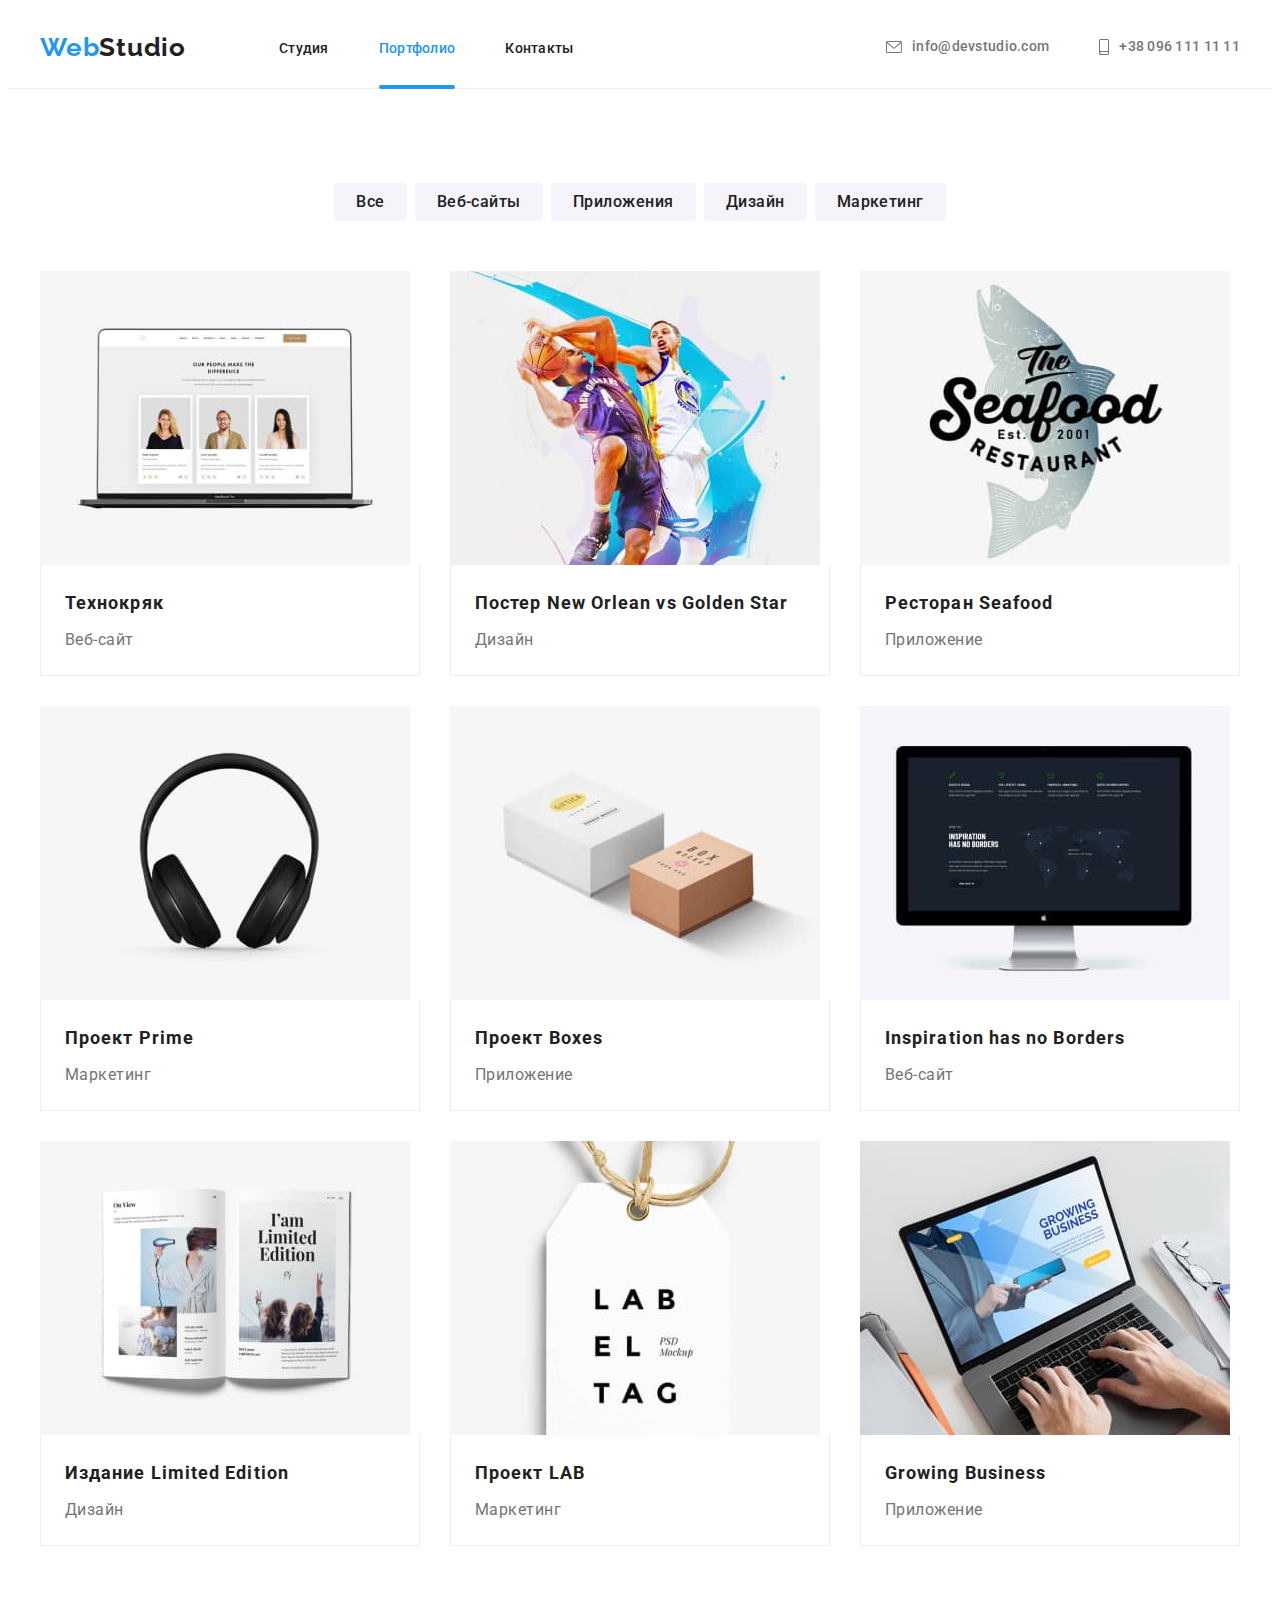
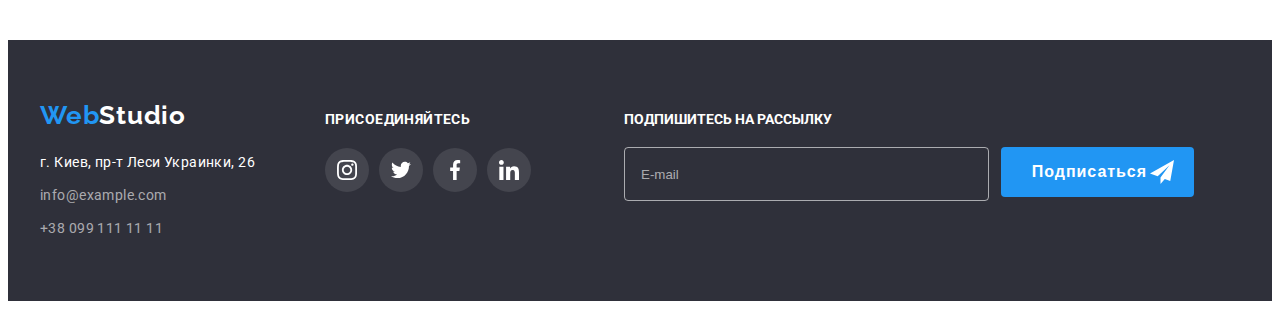
==== portfolio.html @ 89dd9070 "start" ====
<!DOCTYPE html>
<html lang="ru">
<head>
    <meta charset="UTF-8">
    <meta http-equiv="X-UA-Compatible" content="IE=edge">
    <meta name="viewport" content="width=device-width, initial-scale=1.0">
    <title>Document</title>
    <link href="https://fonts.googleapis.com/css2?family=Raleway:wght@700&family=Roboto:wght@400;500;700;900&display=swap"
         rel="stylesheet">
    <link rel="stylesheet" href="https://cdnjs.cloudflare.com/ajax/libs/modern-normalize/1.1.0/modern-normalize.min.css" integrity="sha512-wpPYUAdjBVSE4KJnH1VR1HeZfpl1ub8YT/NKx4PuQ5NmX2tKuGu6U/JRp5y+Y8XG2tV+wKQpNHVUX03MfMFn9Q==" crossorigin="anonymous" referrerpolicy="no-referrer" />
    <link rel="stylesheet" href="./css/styles.css" />
</head>

<body class="portfolio-page">

    <header class="portfolio">
        <div class="container">
            <a href="" class="portfolio-logo link">Web<span class="portfolio-logo-black link">Studio</span></a>

        <ul class="portfolio-list list">
            <li class="portfolio-item"><a href="./index.html" class="portfolio-link head-text link">Студия</a></li>
            <li class="portfolio-item"><a href="" class="portfolio-link head-text current link">Портфолио</a></li>
            <li class="portfolio-item"><a href="" class="portfolio-link head-text link">Контакты</a></li>
        </ul>

        <div class="portfolio-nav">
        <nav class="portfolio-navigation">
            <ul class="portfolio-address list">
                <li class="portfolio-item-contacts"><a href="mailto:info@devstudio.com" class="portfolio-mail-link head-text link">
                    <svg class="header-mail-icon" width="16" height="12">
                        <use href="./images/symbol-defs.svg#icon-envelope"></use>
                    </svg>info@devstudio.com
                </a>
                </li>
                <li class="portfolio-item-contacts"><a href="tel:+380961111111" class="portfolio-tel-link head-text link">
                    <svg class="header-tel-icon" width="10" height="16">
                        <use href="./images/symbol-defs.svg#icon-smartphone"></use>
                    </svg>+38 096 111 11 11
                </a>
            </li>
            </ul>
            </nav>
        </div>
        </div>
    </header>
    <main>

<section class="filter">

<div class="container">
<h1 class="visually-hidden">Портфолио</h1>
    <ul class="filter-list list"> 
        <li class="filter-item"><button type="button" class="filter-btn">Все</button></li>
        <li class="filter-item"><button type="button" class="filter-btn">Веб-сайты</button></li>
        <li class="filter-item"><button type="button" class="filter-btn">Приложения</button></li>
        <li class="filter-item"><button type="button" class="filter-btn">Дизайн</button></li>
        <li class="filter-item"><button type="button" class="filter-btn">Маркетинг</button></li>
    </ul>
    
    <ul class="filter-list-project list">
        <li class="filter-list-item"><a href="" class="filter-project link">
            <div class="filter-wrap">
            <img src="./images/pf_project_1.jpg" alt="Проэкт 1" width="370" height="294"
            class="filter-img">
            <p class="filter-top-text">
            Ресурс предлагает комплексные предложения с разным уровнем функционала и сервисов. Все это позволит посетителю получить исчерпывающие сведения о компании или частном лице.
            </p>
        </div>
            <div class="filter-box">
        <h2 class="filter-name">Технокряк</h2>
        <p class="filter-text">Веб-сайт</p>
    </div>
        </a>
    </li>
        <li class="filter-list-item"><a href="" class="filter-project link">
            <div class="filter-wrap">
            <img src="./images/pf_project_2.jpg" alt="Проэкт 2" width="370" height="294"
            class="filter-img">
            <p class="filter-top-text">
                Ресурс предлагает комплексные предложения с разным уровнем функционала и сервисов. Все это позволит посетителю получить исчерпывающие сведения о компании или частном лице.
                </p>
            </div>
            <div class="filter-box">
            <h2 class="filter-name">Постер New Orlean vs Golden Star</h2>
            <p class="filter-text">Дизайн</p>
        </div>
        </a>
    </li>
        <li class="filter-list-item"><a href="" class="filter-project link">
            <div class="filter-wrap">
            <img src="./images/pf_project_3.jpg" alt="Проэкт 3" width="370" height="294"
            class="filter-img">
            <p class="filter-top-text">
                Ресурс предлагает комплексные предложения с разным уровнем функционала и сервисов. Все это позволит посетителю получить исчерпывающие сведения о компании или частном лице.
                </p>
            </div>
            <div class="filter-box">
            <h2 class="filter-name">Ресторан Seafood</h2>
            <p class="filter-text">Приложение</p>
        </div>
        </a>
    </li>
        <li class="filter-list-item"><a href="" class="filter-project link">
            <div class="filter-wrap">
            <img src="./images/pf_project_4.jpg" alt="Проэкт 4" width="370" height="294" 
            class="filter-img">
            <p class="filter-top-text">
                Ресурс предлагает комплексные предложения с разным уровнем функционала и сервисов. Все это позволит посетителю получить исчерпывающие сведения о компании или частном лице.
                </p>
            </div>
            <div class="filter-box">
            <h2 class="filter-name">Проект Prime</h2>
            <p class="filter-text">Маркетинг</p>
        </div>
        </a>
    </li>
        <li class="filter-list-item"><a href="" class="filter-project link">
            <div class="filter-wrap">
            <img src="./images/pf_project_5.jpg" alt="Проэкт 5" width="370" height="294"
            class="filter-img">
            <p class="filter-top-text">
                Ресурс предлагает комплексные предложения с разным уровнем функционала и сервисов. Все это позволит посетителю получить исчерпывающие сведения о компании или частном лице.
                </p>
            </div>
            <div class="filter-box">
            <h2 class="filter-name">Проект Boxes</h2>
            <p class="filter-text">Приложение</p>
        </div>
        </a>
    </li>
        <li class="filter-list-item"><a href="" class="filter-project link">
            <div class="filter-wrap">
            <img src="./images/pf_project_6.jpg" alt="Проэкт 6" width="370" height="294" 
            class="filter-img">
            <p class="filter-top-text">
                Ресурс предлагает комплексные предложения с разным уровнем функционала и сервисов. Все это позволит посетителю получить исчерпывающие сведения о компании или частном лице.
                </p>
            </div>
            <div class="filter-box">
            <h2 class="filter-name">Inspiration has no Borders</h2>
            <p class="filter-text">Веб-сайт</p>
        </div>
        </a>
    </li>
        <li class="filter-list-item"><a href="" class="filter-project link">
            <div class="filter-wrap">
            <img src="./images/pf_project_7.jpg" alt="Проэкт 7" width="370" height="294" 
            class="filter-img">
            <p class="filter-top-text">
                Ресурс предлагает комплексные предложения с разным уровнем функционала и сервисов. Все это позволит посетителю получить исчерпывающие сведения о компании или частном лице.
                </p>
            </div>
            <div class="filter-box">
            <h2 class="filter-name">Издание Limited Edition</h2>
            <p class="filter-text">Дизайн</p>
        </div>
        </a>
    </li>
        <li class="filter-list-item"><a href="" class="filter-project link">
            <div class="filter-wrap">
            <img src="./images/pf_project_8.jpg" alt="Проэкт 8" width="370" height="294" 
            class="filter-img">
            <p class="filter-top-text">
                Ресурс предлагает комплексные предложения с разным уровнем функционала и сервисов. Все это позволит посетителю получить исчерпывающие сведения о компании или частном лице.
                </p>
            </div>
            <div class="filter-box">
            <h2 class="filter-name">Проект LAB</h2>
            <p class="filter-text">Маркетинг</p>
        </div>
        </a>
    </li>
        <li class="filter-list-item"><a href="" class="filter-project link">
            <div class="filter-wrap">
            <img src="./images/pf_project_9.jpg" alt="Проэкт 9" width="370" height="294" 
            class="filter-img">
            <p class="filter-top-text">
                Ресурс предлагает комплексные предложения с разным уровнем функционала и сервисов. Все это позволит посетителю получить исчерпывающие сведения о компании или частном лице.
                </p>
            </div>
            <div class="filter-box">
            <h2 class="filter-name">Growing Business</h2>
            <p class="filter-text">Приложение</p>
        </div>
        </a>
    </li>
    </ul>
</div>
</section>

    </main>  
    
    <footer class="portfolio-footer">
    <div class="container">
        <div class="portfolio-footer-address">
        <a href="" class="portfolio-footer-logo link">Web<span class="portfolio-footer-logo-white link">Studio</span></a>
        <address class="portfolio-contacts">
            <ul class="portfolio-contacts-list list">
                <li class="contacts-item"><a href="" class="contacts-link-street secondary-text link">г. Киев, пр-т Леси Украинки, 26</a></li>
                <li class="contacts-item"><a href="mailto:info@example.com" class="contacts-mail-link secondary-text link">info@example.com</a></li>
                <li class="contacts-item"><a href="tel:+380991111111" class="contacts-tel-link secondary-text link">+38 099 111 11 11</a></li>
            </ul>
        </address>
        </div>

        <div class="portfolio-footer-social">
            <h3 class="portfolio-footer-social-title">ПРИСОЕДИНЯЙТЕСЬ</h3>
            <ul class="portfolio-footer-social-list list">
                <li class="portfolio-footer-social-item"><a href="" class="portfolio-footer-social-link link">
                    <svg class="portfolio-footer-social-icon" width="20" height="20">
                        <use href="./images/symbol-defs.svg#icon-instagram"></use>
                    </svg>
                </a>
            </li>
                <li class="portfolio-footer-social-item"><a href="" class="footer-social-link link">
                    <svg class="footer-social-icon" width="20" height="20">
                        <use href="./images/symbol-defs.svg#icon-twitter"></use>
                    </svg>
                </a>
            </li>
                <li class="portfolio-footer-social-item"><a href="" class="footer-social-link link">
                    <svg class="footer-social-icon" width="20" height="20">
                        <use href="./images/symbol-defs.svg#icon-facebook"></use>
                    </svg>
                </a>
            </li>
                <li class="portfolio-footer-social-item"><a href="" class="footer-social-link link">
                    <svg class="footer-social-icon" width="20" height="20">
                        <use href="./images/symbol-defs.svg#icon-linkedin"></use>
                    </svg>
                </a>
            </li>
            </ul>
        </div>

        <form class="mailing-list">

            <p class="mailing-title">ПОДПИШИТЕСЬ НА РАССЫЛКУ</p>
            <div class="subscribe-field" role="group">
              <input class="subscribe-email" type="email" name="subscribe" placeholder="E-mail" />

              <button class="subscribe-btn" type="submit">
                <span class="subscribe-text">Подписаться</span>
                <svg class="subscribe-icon" width="24" height="24">
                    <use href="./images/symbol-defs.svg#icon-send"></use>
                </svg>
              </button>
            </div>
          </form>
    </div>
    </footer>
</body>
</html>
---- css/styles.css ----
/* --- colors --- 
-- Head -- 
Студия #2196F3; (голубой)  Портфолио #212121; (черный)  Контакты  #212121 (черный);
почта  #2196F3; (голубой)  телефон #757575 (серый);
Фон background: #FFFFFF (белый);

-- Hero --
Фон background: #2F303A (черный); Текст #FFFFFF (белый) ?  Кнопка: Текст #FFFFFF (белый) ?,
hover button #188CE8  
Фон #2196F3 (голубой) 

-- Features --
Фон background: #E5E5E5 (белый)
Внимание к деталям #212121 (черный); Пунктуальность #212121; Планирование #212121; Тех #212121;
Текст #F5F4FA (серый)

-- Чем мы занимаемся и Команда --
Фон #E5E5E5 (белый)
Заголовок Команда и имена #212121 (черный)
Фон в команде и должности #f5f4fa (серый)

-- footer --
Фон #2F303A (черный)

*/
:root {
    --primary-bc-color: #E5E5E5;
    --secondary-bc-color: #2F303A;
    --team-bc-color: #F5F4FA;
    --white-bc-color: #FFFFFF; 
    --primary-text-color: #212121;
    --secondary-text-color: #757575;
    --accent-color: #2196f3;
    --timing-function: cubic-bezier(0.4, 0, 0.2, 1);
    
}
/* ----- <body> start-page ----- */

.start-page {
    font-family: "Roboto", Tahoma, sans-serif;
    background-color: var(--white-bc-color);
     color: var(--primary-text-color);
 }

 p,h1,h2,h3,h4,h5,h6 {
     margin: 0;
 }

 ul, ol {
    padding-left: 0;
    margin: 0;
 }

 img {
     display: block;
     max-width: 100%;
     height: auto;
 }

 .link {
     text-decoration: none;
 }

 .list {
     list-style: none;
 }

 .container {
     width: 1200px;
     padding-left: 15px;
     padding-right: 15px;
     margin: 0 auto;
     /*
     outline: 1px solid red; */
 }

 .visually-hidden {
    position: absolute;
    white-space: nowrap;
    width: 1px;
    height: 1px;
    overflow: hidden;
    border: 0;
    padding: 0;
    clip: rect(0 0 0 0);
    clip-path: inset(50%);
    margin: -1px;
 }

 .head-text {
    font-weight: 500;
    font-size: 14px;
    line-height: 1.14;
    letter-spacing: 0.02em;
 }

 .secondary-text {
    font-style: normal;
    font-size: 14px;
    line-height: 1.71;
    letter-spacing: 0.03em;

 }

 /* ----- Header ----- */

 .header {
     padding-top: 24px;
     padding-bottom: 25px;
     border-bottom: 1px solid #eeeeee;

     background-color: var(--white-bc-color);
 }

.header .container {
    display: flex;
    align-items: center;
}

.header-list {
    display: flex;
}


/* --- header-logo --- */


.header-logo {
    display: block;
    margin-right: 93px;

font-family: 'Raleway';
font-weight: 700;
font-size: 26px;
line-height: 1.19;
letter-spacing: 0.03em;

    color: var(--accent-color);
}

.header-logo-black {
    color: var(--primary-text-color);
}

/* --- header-list --- */

.header-link {
padding-top: 32px;
padding-bottom: 32px;

color: var(--primary-text-color);

position: relative;

transition: color 250ms var(--timing-function);
}

.header-link:hover,
.header-link:focus {
    color: var(--accent-color);
}

.current::after {
    content: '';

    display: block;
    position: absolute;
    left: 0px;
    bottom: -1px;
    border-radius: 2px;

    width: 100%;
    height: 4px;

    background-color: var(--accent-color);
}

.current {
    color: var(--accent-color);
}

.header-item:not(:last-child) {
    margin-right: 50px;
}


/* --- header-address --- */

.header-nav {
    margin-left: auto;
}

.header-address {
    display: flex;
}

.header-mail-link {
    display: flex;
    margin-right: 50px;
    align-items: center;

    color: var(--secondary-text-color);

    transition: color 250ms var(--timing-function);
}

.header-mail-link:hover,
.header-mail-link:focus {
    color: var(--accent-color);  
}

.header-mail-icon {
    margin-right: 10px;
    
    fill: currentColor;
    }

.header-tel-link {
    display: flex;
    align-items: center;

    color: var(--secondary-text-color);  

    transition: color 250ms var(--timing-function);
}

.header-tel-link:hover,
.header-tel-link:focus {
    color: var(--accent-color);
}

.header-tel-icon {
    margin-right: 10px;
    align-items: baseline;
    
    fill: currentColor;
    }

/*
.header-tel-link .header-tel-icon:hover,
.header-tel-link .header-tel-icon:focus {
    color: var(--accent-color); 
    fill: var(--accent-color); 
}
*/

/* ----- Hero ----- */


.hero {
    padding-top: 200px;
    padding-bottom: 200px;

    background-color: var(--secondary-bc-color);

        background-image:linear-gradient(
        rgba(47, 48, 58, 0.4), 
        rgba(47, 48, 58, 0.4)), 
        url(../images/hero_bc.jpg);
        background-repeat: no-repeat;
        background-size: cover;
        background-position: center;
        max-width: 1600px;
        margin: 0 auto;
}
.hero-title {
font-weight: 900;
font-size: 44px;
line-height: 1.36;
text-align: center;
letter-spacing: 0.06em;
text-transform: uppercase;

    max-width: 700px;
    margin-left: auto;
    margin-right: auto;
    margin-bottom: 30px;

    color: var(--white-bc-color);
}

.hero-btn { 
    width: 200px; 
    height: 50px;
    border: none;
    border-radius: 4px;

font-family: inherit; 
font-style: normal; 
font-weight: 700;  
font-size: 16px;
line-height: 1.88;
letter-spacing: 0.06em;
background-color: var(--accent-color);

    display: block;
    margin: 0 auto;
    text-align: center;

color: var(--white-bc-color);
cursor: pointer;

transition: color 250ms var(--timing-function), background-color 250ms var(--timing-function);
}

.hero-btn:hover,
.hero-btn:focus {
    background-color: #188ce8;
}

/* --- features --- */

.features {
    padding-top: 94px;
    padding-bottom: 94px;
}

.features-list {
    display: flex;
}

/*.features-item::before {
    display: block;
    content: '';
    height: 120px;

    background-image: url(../images/features_antenna.png);
    background-size: contain;
    background-repeat: no-repeat;
    background-position: center;
    background-color: red;
} */

.features-item:not(:last-child) {
    margin-right: 30px;
}

.features-icon {
display: flex;
max-width: 270px;
height: 120px;
justify-content: center;
align-items: center;

margin-bottom: 30px;

    background-color: var(--team-bc-color);   
}

.features-top-text {
    margin-bottom: 10px;

font-style: normal;
font-size: 14px;
line-height: 1.14;
letter-spacing: 0.03em;
text-transform: uppercase;

    color: var(--primary-text-color);

}

.features-text { 
max-width: 270px;   

    color: var(--secondary-text-color);
}

/* --- <work> Чем мы занимаемся --- */

.work {
    padding-bottom: 94px;
} 

.work-pictures {
    display: flex;
}

.work-title {
    margin-left: auto;
    margin-right: auto;    
    margin-bottom: 50px;

font-size: 36px;
line-height: 1.17;
text-align: center;
letter-spacing: 0.03em;

    color: var(--primary-text-color);
}

.work-image:not(:last-child) {
    margin-right: 30px;
}

.work-box {
position: relative;
}

.work-text {
position: absolute;
bottom: 0;
  
display: flex;
justify-content: center;
align-items: center;

font-weight: 700;
font-size: 14px;
line-height: 1.14;
letter-spacing: 0.03em;

width: 100%;
height: 70px;

color: var(--white-bc-color);
background-color: #2F303ACC;
}

/* --- <team> Наша команда --- */

.team {
    padding-top: 94px;
    padding-bottom: 94px;

    background-color: var(--team-bc-color);
}

.team-title {
    margin-bottom: 50px;

font-size: 36px;
line-height: 1.17;
text-align: center;
letter-spacing: 0.03em;

    color: var(--primary-text-color);
}

.team-pictures {
    display: flex;
    margin-left: -30px;
}

.team-image {
    width: calc(100% / 4 -30px);
    margin-left: 30px;

    box-shadow: 0px 1px 3px #00000033, 0px 1px 1px #00000024,
    0px 2px 1px #0000001f;;
}

.team-name {
    margin-bottom: 10px;

font-weight: 500;
font-size: 16px;
line-height: 1.19;
letter-spacing: 0.03em;
text-align: center;

    color: var(--primary-text-color);
}
.team-text {
font-weight: 400;
font-size: 16px;
line-height: 1.19;
letter-spacing: 0.03em;
text-align: center;

    margin-bottom: 16px;

    color: var(--secondary-text-color);
}

.team-box {
    padding-top: 30px;
    padding-bottom: 30px;

    background-color: #fff;
}

.team-social-list {
    display: flex;
    justify-content: center;
}

.team-social-item + .team-social-item {
    margin-left: 10px;
}

.team-social-link {
    width: 44px;
    height: 44px;
    background-color: var(--white-bc-color);
    border-radius: 50%;
    display: flex;
    justify-content: center;
    align-items: center;

    transition: background-color 250ms var(--timing-function); 
}

.team-social-link:hover,
.team-social-link:focus {
    background-color: var(--accent-color)
}

.team-social-icon {
    fill: #AFB1B8;

    transition: fill 250ms var(--timing-function);
}

.team-social-link:hover .team-social-icon,
.team-social-link:focus .team-social-icon{
    fill: var(--white-bc-color);
}

/* ----- Постоянные клиенты ----- */

.clients {
    padding: 94px 0px;
}


.clients-title {
    margin-bottom: 50px;

font-weight: 700;
font-size: 36px;
line-height: 1.17;
text-align: center;
letter-spacing: 0.03em;
    
    color: var(--primary-text-color);

}

.clients-list {
    display: flex;
}

.clients-item {
    display: flex;
}

.clients-item:not(:last-child) {
    margin-right: 30px;
}

.clients-link {
    display: flex;
    width: 170px;
    height: 92px;

    justify-content: center;
    align-items: center;

    border: 1px solid #AFB1B8;
    border-radius: 4px;
    background-position: center;

    fill: #AFB1B8;

    transition: fill 250ms var(--timing-function);
}

.clients-link:hover,
.clients-link:focus {
    border-color: var(--accent-color);
    fill: var(--accent-color);
}

.clients-link-icon {
    display: flex;
}
/*
.clients-link-icon {
    fill: #AFB1B8;
    display: inline-block;
}
.clients-link-icon:hover,
.clients-link-icon:focus {
    fill: var(--accent-color);  
}
/*
.clients-link:hover .clients-link-icon,
.clients-link:focus .clients-link-icon {
    border-color: var(--accent-color);
    fill: var(--accent-color);
}
.clients-link-icon:hover .clients-link-icon:focus {
    fill: var(--accent-color)
} 
*/


/* ----- <footer> Контакты ----- */

.footer {
    padding-top: 60px;
    padding-bottom: 60px;

    background-color: var(--secondary-bc-color);
}

.footer .container {
    display: flex;
    align-items: baseline;
}

.footer-logo {  
    margin-bottom: 20px;
    display: block;

font-family: 'Raleway';
font-weight: 700;
font-size: 26px;
line-height: 1.19;
letter-spacing: 0.03em;

    color: var(--accent-color);
}
.footer-logo-white {
font-family: 'Raleway';
font-weight: 700;
font-size: 26px;
line-height: 1.19;
letter-spacing: 0.03em;

    color: var(--white-bc-color);
}
.address-list {
    max-width: 231px;
}
.footer-address-street {
    display: block;
    margin-bottom: 9px;

    color: var(--white-bc-color);
}
.footer-mail-link {
    display: block;
    margin-bottom: 9px;

    color: rgba(255, 255, 255, 0.6); 
    transition: color 250ms var(--timing-function);
}
.footer-mail-link:hover,
.footer-mail-link:focus {
    color: var(--accent-color);
}

.footer-tel-link {
    color: rgba(255, 255, 255, 0.6);

    transition: color 250ms var(--timing-function);
}
.footer-tel-link:hover,
.footer-tel-link:focus {
    color: var(--accent-color);
}


/* ----- Присоединяйтесь ----- */

.footer-social {
    margin-left: 70px;
    display: block;
    justify-content: center;
}

.footer-social-title {

font-size: 14px;
line-height: 1.14;
letter-spacing: 0.03em; 
text-align: left;

    margin-bottom: 20px;

    color: var(--white-bc-color);
}

.footer-social-list {
    display: flex;
    justify-content: center;
}

.footer-social-item + .footer-social-item {
    margin-left: 10px;
}

.footer-social-link {
    display: flex;
    justify-content: center;
    align-items: center;

    width: 44px;
    height: 44px;
    border-radius: 50%;

    background-color: rgba(255, 255, 255, 0.1);
    color: var(--white-bc-color);

    transition: background-color 250ms var(--timing-function);
}

.footer-social-link:hover,
.footer-social-link:focus {
    background-color: var(--accent-color)
}

.footer-social-icon {
    fill: var(--white-bc-color)
}

.footer-social-link:hover .footer-social-icon {
    fill: var(--white-bc-color);
}

/* ----- Mailing-List ----- */

.mailing-list {
    display: block;
    margin-left: 93px;

    width: 570px;
    height: 86px;
}

.mailing-title {
    font-weight: 700;
    font-size: 14px;
    line-height: 1.17;

    margin-bottom: 20px;

    color: var(--white-bc-color);
}

.subscribe-field {
    display: flex;
}

.subscribe-email {
    width: 358px;
    height: 50px;

    padding-left: 16px;
    border: 1px solid #FFFFFF99;
    border-radius: 4px;

    color: #FFFFFF99;
    background-color: transparent; 
    transition: border 250ms var(--timing-function),
                 color 250ms var(--timing-function);
}

.subscribe-email:focus {
  outline: none;
  color: var(--white-bc-color);
  border: 1px solid var(--accent-color);
}

.subscribe-email::placeholder {
    color: #FFFFFF99;
    transition: color 250ms var(--timing-function);
  }
  .subscribe-email:focus::placeholder {
    color: var(--accent-color);
  }

  .subscribe-btn {
    position: relative;
    width: 200px;
    height: 50px;
    margin-left: 12px;
    background-color: var(--accent-color);
    border: 2px solid transparent;
    border-radius: 4px;
    transition: border 250ms var(--timing-function);
  }
  .subscribe-btn:focus {
    outline: none;
    border: 2px solid #FFFFFF99;
  }

  .subscribe-text {
    position: absolute;
    top: 50%;
    left: 29px;

    font-weight: 700;
    font-size: 16px;
    line-height: 1.88;
    letter-spacing: 0.06em;

    transform: translateY(-50%);
    color: var(--white-bc-color);
  }

  .subscribe-icon {
    position: absolute;
    right: 18px;
    top: 50%;
    transform: translateY(-50%);
    margin-left: 10px;
  }

/* Portfolio */

.portfolio-page {
    font-family: "Roboto", Tahoma, sans-serif;
    background-color: var(--white-bc-color);
    color: var(--primary-text-color);
}

/* ----- Portfolio ----- */

.portfolio {
    padding-top: 24px;
    padding-bottom: 25px;
    border-bottom: 1px solid #eeeeee;

    background-color: var(--white-bc-color);
}

.portfolio .container {
    display: flex;
    align-items: center;
}
.portfolio-logo {
    margin-right: 93px;
    display: block;

font-family: 'Raleway';
font-style: normal;
font-weight: 700;
font-size: 26px;
line-height: 1.19;
letter-spacing: 0.03em;

    color: var(--accent-color);
}
.portfolio-logo-black {
    color: var(--primary-text-color);
}
.portfolio-link {
    padding-top: 32px;
    padding-bottom: 32px;

    position: relative;

    color: var(--primary-text-color);

    transition: color 250ms var(--timing-function);
}
.portfolio-link:hover,
.portfolio-link:focus {
    color: var(--accent-color);
}


.current {
    color: var(--accent-color);
} 

.portfolio-list {
    display: flex;
}

.portfolio-item:not(:last-child) {
    margin-right: 50px;
}

.portfolio-nav {
    margin-left: auto;
}

.portfolio-address {
    display: flex;
}


.portfolio-mail-link {
    display: flex;
    align-items: center;

    margin-right: 50px;
    color: var(--secondary-text-color);

    transition: color 250ms var(--timing-function);
}

.portfolio-mail-link:hover,
.portfolio-mail-link:focus {
    color: var(--accent-color);
}

.portfolio-tel-link {
    display: flex;
    align-items: center;

    color: var(--secondary-text-color);

    transition: color 250ms var(--timing-function);
}
.portfolio-tel-link:hover,
.portfolio-tel-link:focus {
    color: var(--accent-color);
}

/* ----- filter ----- */

.filter {
    padding-top: 94px;
    padding-bottom: 94px;

    /*background-color: var(--primary-bc-color); */
}

.filter-list {
    display: flex;
    margin-bottom: 50px;
    justify-content: center;
}
.filter-item:not(:last-child) {
    margin-right: 8px;
}

.filter-btn {
    display: block;
    padding: 6px 22px;
    border: none;
    border-radius: 4px;

font-family: inherit;    
font-weight: 500;
font-size: 16px;
line-height: 1.62;
text-align: center;
letter-spacing: 0.03em;

    background-color: var(--team-bc-color);
    color: var(--primary-text-color);
    cursor: pointer;

    transition: color 250ms var(--timing-function),
     background-color 250ms var(--timing-function),
     box-shadow 250ms var(--timing-function);
}
.filter-btn:hover,
.filter-btn:focus {
    box-shadow: 0px 2px 2px 0px #0000001F, 0px 1px 2px 0px #00000014,
    0px 3px 1px 0px #0000001A;

    background-color: var(--accent-color);
    color: var(--white-bc-color);
}
.filter-btn.current {
    background-color: var(--accent-color);
}

.filter-list-project {
    display: flex;
    flex-wrap: wrap;
    margin-left: -30px;
    margin-bottom: -30px;
}

.filter-list-item {
    width: calc(100% / 3 - 30px);
    margin-left: 30px;
    margin-bottom: 30px;

    transition: box-shadow 250ms var(--timing-function);
}

.filter-list-item:hover,
.filter-list-item:focus {
    box-shadow: 1px 4px 6px 0px #00000029, 0px 4px 4px 0px #0000000f,
    0px 1px 1px 0px #0000001f;
}

.filter-list-item:hover .filter-top-text {
    transform: translateY(0%);
}

.filter-wrap {
    position: relative;
    overflow: hidden;
}

.filter-top-text {
    position: absolute;
    top: 0;
    overflow: auto;

font-weight: 400;
font-size: 18px;
line-height: 1.56;

    padding: 63px 24px;
    transform: translateY(100%);

color: var(--white-bc-color);
background-color: #2196F3E5;

transition: transform 250ms var(--timing-function);
}


.filter-box {
    padding: 20px 24px;

    border-right: 1px solid #eeeeee;
    border-bottom: 1px solid #eeeeee;
    border-left: 1px solid #eeeeee;
}

.filter-name {
    margin-bottom: 4px;

font-size: 18px;
line-height: 2.00;
letter-spacing: 0.06em;
text-align: left;

    color: var(--primary-text-color)
}
.filter-text {
font-weight: 400;    
font-size: 16px;
line-height: 1.88;
letter-spacing: 0.03em;
text-align: left;

    color: var(--secondary-text-color)
}

/* ----- footer ----- */

.portfolio-footer {
    padding-top: 60px;
    padding-bottom: 60px;

    background-color: var(--secondary-bc-color);
}

.portfolio-footer .container {
    display: flex;
    align-items: baseline;
}

.portfolio-footer-logo {
    display: block;
    margin-bottom: 20px;

font-family: 'Raleway';
font-style: normal;
font-weight: 700;
font-size: 26px;
line-height: 1.19;
letter-spacing: 0.03em;

    color: var(--accent-color);
}

.portfolio-footer-logo-white {
    color: var(--white-bc-color);
}

.portfolio-contacts-list {
    max-width: 231px;
}

.contacts-link-street {
    display: block; 


    color: var(--white-bc-color);
}

.contacts-mail-link {
    display: block;
    margin-top: 9px;

    color: rgba(255, 255, 255, 0.6);

    transition: color 250ms var(--timing-function);
}
.contacts-mail-link:hover,
.contacts-mail-link:focus {
    color: var(--accent-color);
}

.contacts-tel-link {
    display: block;
    margin-top: 9px;

    color: rgba(255, 255, 255, 0.6);

    transition: color 250ms var(--timing-function);
}

.contacts-tel-link:hover,
.contacts-tel-link:focus {
    color: var(--accent-color);
}


/* ----- Присоединяйтесь footer ----- */

.portfolio-footer-social {
    margin-left: 70px;
    display: block;
    justify-content: center;
}

.portfolio-footer-social-title {
    
    font-size: 14px;
    line-height: 1.14;
    letter-spacing: 0.03em;
    text-align: left;

margin-bottom: 20px;

    color: var(--white-bc-color);
}

.portfolio-footer-social-list {
    display: flex;
    justify-content: center;
}

.portfolio-footer-social-item + .portfolio-footer-social-item {
    margin-left: 10px;
}

.portfolio-footer-social-link {
    display: flex;
    justify-content: center;
    align-items: center;

    width: 44px;
    height: 44px;
    border-radius: 50%;

    background-color: rgba(255, 255, 255, 0.1);
    color: var(--white-bc-color);

    transition: background-color 250ms var(--timing-function);
}

.portfolio-footer-social-link:hover,
.portfolio-footer-social-link:focus {
    background-color: var(--accent-color)
}

.portfolio-footer-social-icon {
    fill: var(--white-bc-color)
}

.portfolio-footer-social-link:hover .portfolio-footer-social-icon {
    fill: var(--white-bc-color);
}


/* ----- Modal ----- */

.backdrop {
    position: fixed;
    top: 0;
    
width: 100%;
height: 100%;

background-color: #00000033;

transition: opacity 250ms var(--timing-function),
visibility 250ms var(--timing-function);
/*display: flex;
    align-items: center;
    justify-content: center; */
}

.backdrop.is-hidden .modal {
    transform: scale(0.5);
}

.modal {
width: 528px;
height: 581px;
border-radius: 4px;
padding: 40px 40px 120px 40px;

box-shadow: 0px 2px 1px 0px #00000033,
0px 1px 1px 0px #00000024,
0px 1px 3px 0px #0000001F;

position: absolute;
top: 50%;
left: 50%;
transform: translate(-50%, -50%) scale(1);
transition: transform 250ms var(--timing-function);

background-color: var(--white-bc-color);
}

.modal-btn {
    position: absolute;
    top: 0;
    right: 0;
    border: none;
    /*border: 1px solid rgba(0, 0, 0, 0.1); */
    border-radius: 50%;

    margin-top: 8px;
    margin-right: 8px;

    transition: background-color  250ms var(--timing-function);

    background-color: #ffffff00;
    fill: var(--primary-text-color);
    transition: fill 250ms var(--timing-function);
}

.modal-btn:hover {
    fill: var(--accent-color);
  }

.is-hidden {
    opacity: 0;
    pointer-events: none;
    visibility: hidden;
}

.modal-tittle {

    width: 448px;
    font-weight: 700;
    font-size: 20px;
    line-height: 1.15;
    text-align: center;
    letter-spacing: 0.03em;

    margin-bottom: 12px; 

    color: var(--primary-text-color); 
}

.modal-field {
    margin-bottom: 10px;

}

.modal-comment-field {
    margin-bottom: 20px;
}

.modal-label {

    display: block;
    font-weight: 400;
    font-size: 12px;
    line-height: 1.16;

    color: var(--secondary-text-color); 
}

.modal-input {

    width: 100%;
    height: 40px;
    border: 1px solid #21212133;
    border-radius: 4px;

    margin-top: 4px;
    padding-left: 42px;

    transition: border 250ms var(--timing-function);
    color: var(--secondary-text-color);
}

.modal-input:focus {
    outline: none;
    border: 1px solid #2196F3; 
    fill: var(--accent-color)
}


.modal-input-wrap {
    position: relative;
}

.input-icon {
    position: absolute;

    left: 12px;
    bottom: 11px;
        /*top: 50%;
        transform: translateY(-50%);*/
fill: var(--primary-text-color);
transition: fill 250ms var(--timing-function);
}

.modal-input:focus + .input-icon {
    fill: var(--accent-color)
} 

.modal-comment {

    width: 100%;
    height: 120px;
    border: 1px solid #21212133;
    border-radius: 4px;

    min-width: 448px;
    max-width: 448px;
    max-height: 120px;
    min-height: 120px;

    margin-top: 4px;
    padding: 12px 16px;
    resize: none;

    transition: border 250ms var(--timing-function);
    color: var(--secondary-text-color);
}

.modal-comment:focus {
    outline: none;
    border: 1px solid var(--accent-color);
  }

  .modal-comment::placeholder {
    color: #75757580;
  }

  .modal-checkbox-field {
      margin-bottom: 30px;
  }

  .check-text::before {
      content: "";
      width: 16px;
      height: 15px;

      margin-right: 7px;
      border: 2px solid var(--primary-text-color);
      border-radius: 4px;
  }

  .check-text {
    display: flex;
    align-items: center;

      font-size: 14px;
      line-height: 1.46;
      letter-spacing: 0.03em;

      margin-left: 14px;

      color: var(--secondary-text-color);
  }

  .input-check:checked + .check-text::before {
      border: none;

      background-image: url(../images/check.svg);
      background-repeat: no-repeat;
      background-position: center;

      transition: box-shadow 250ms var(--timing-function);
      border-color: var(--accent-color);
      background-color: var(--accent-color);
  }

  .input-check:focus + .check-text::before {
    border-color: var(--accent-color);
  }

  .checkbox-link {
    font-size: 14px;
    line-height: 1.46;
    letter-spacing: 0.03em;

    margin-left: 5px;

    color: var(--accent-color);
    border-radius: 4px;
    transition: box-shadow 250ms var(--timing-function);
  }

  .checkbox-link:focus {
    outline: none;
    box-shadow: 0 0 0 0.1em var(--accent-color);
  }


/*
.input-check:focus + .check-text span {
    background-color: var(--accent-color);  
} */

.modal-submit-btn {
    position: absolute;
    width: 200px; 
    height: 50px;
    transform: translateX(-50%);
    bottom: 40px;
    left: 50%;
    
font-weight: 700;    
font-size: 16px;
line-height: 1.88;
letter-spacing: 0.06em;

border: none;
border-radius: 4px;
color: var(--white-bc-color);
background-color: var(--accent-color);

transition: box-shadow 250ms var(--timing-function),
            background-color 250ms var(--timing-function);

}

.modal-submit-btn:focus {
    outline: none;
    background-color: #188ce8;
    box-shadow: 0 0 0 0.2em #AFB1B8;
}
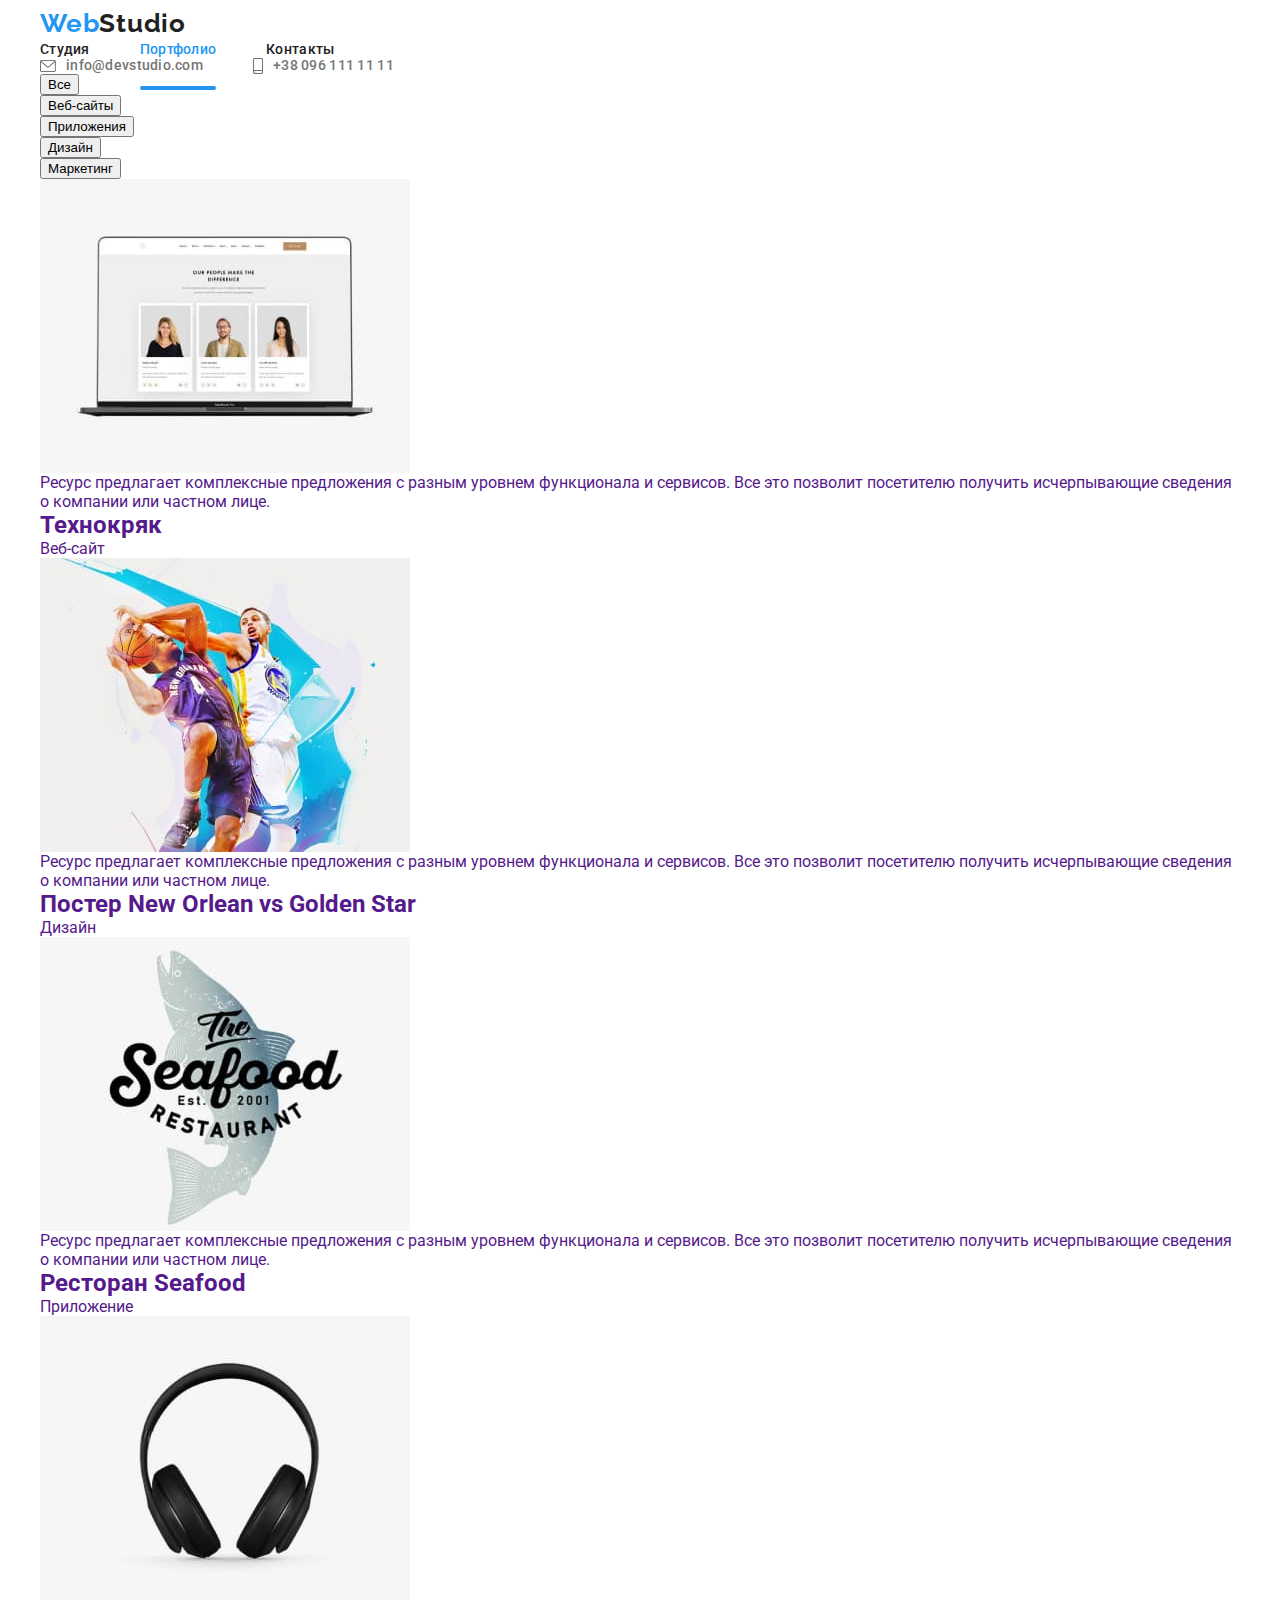
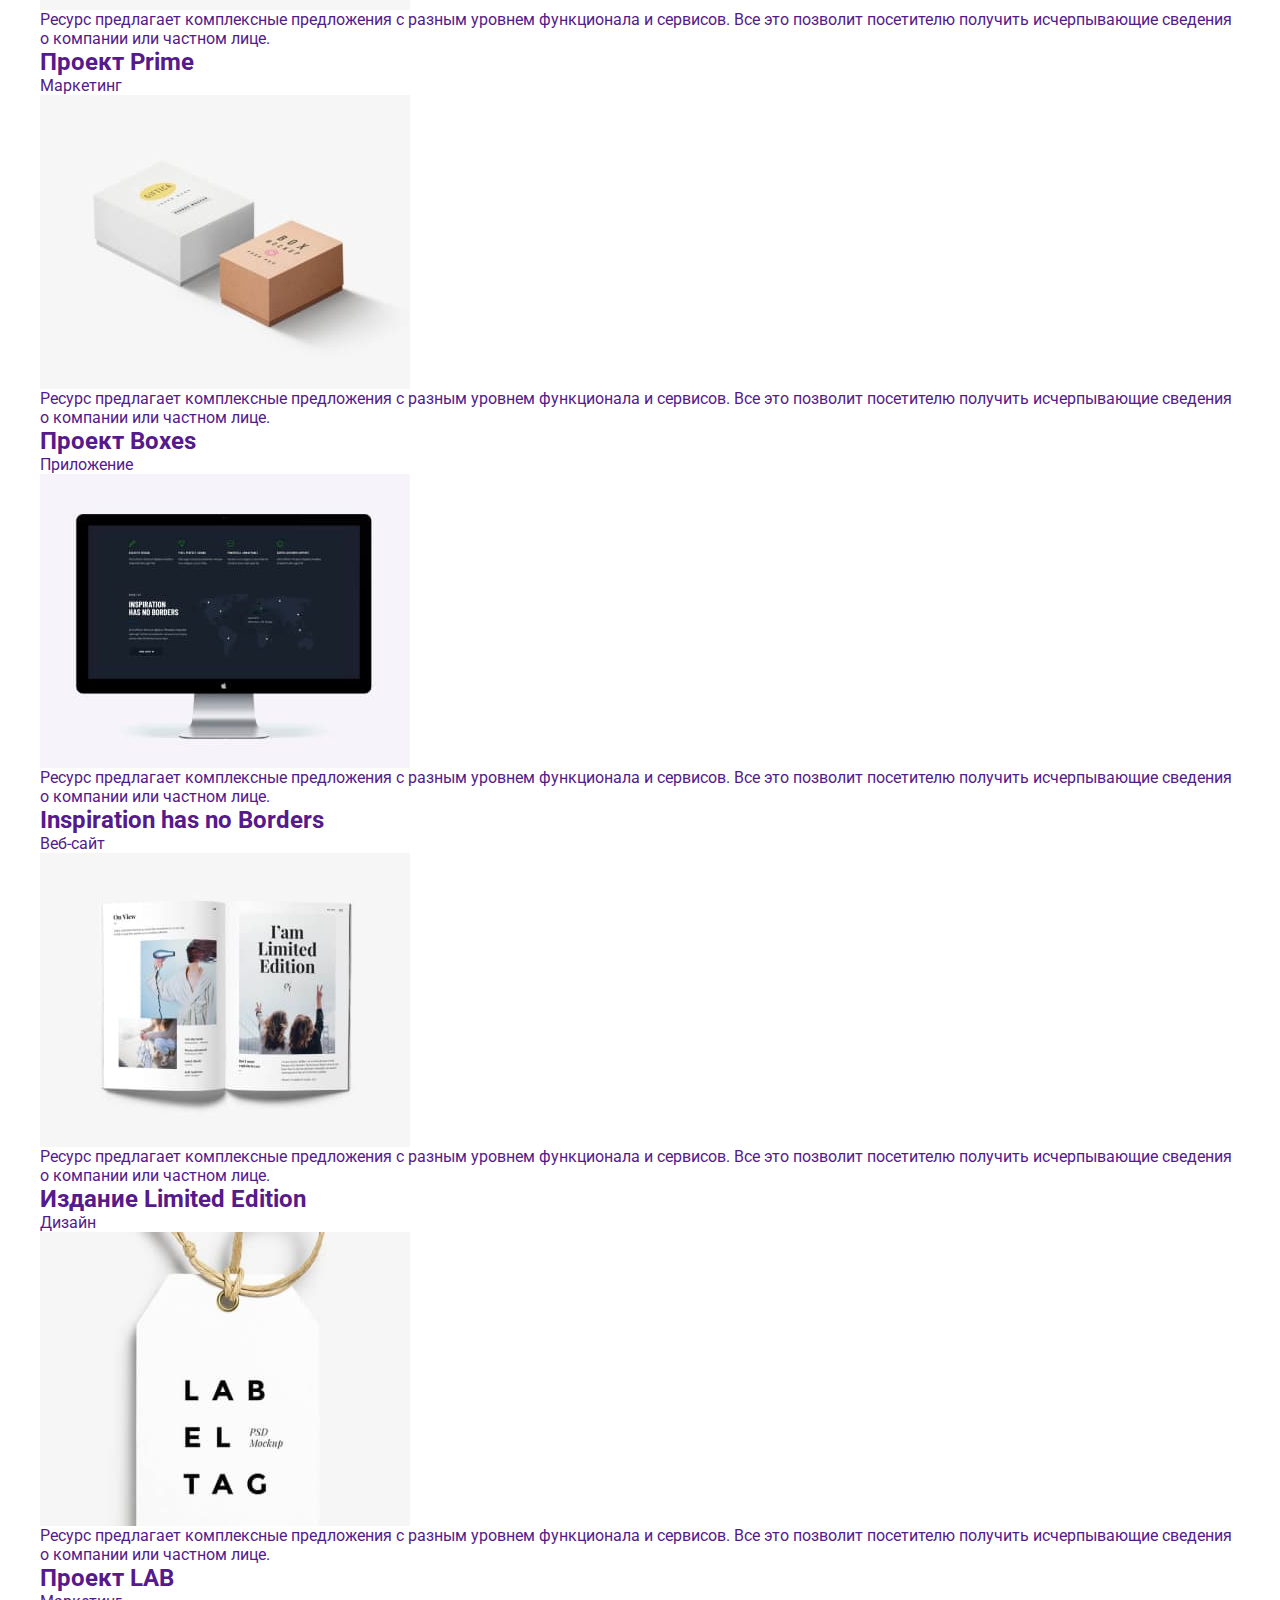
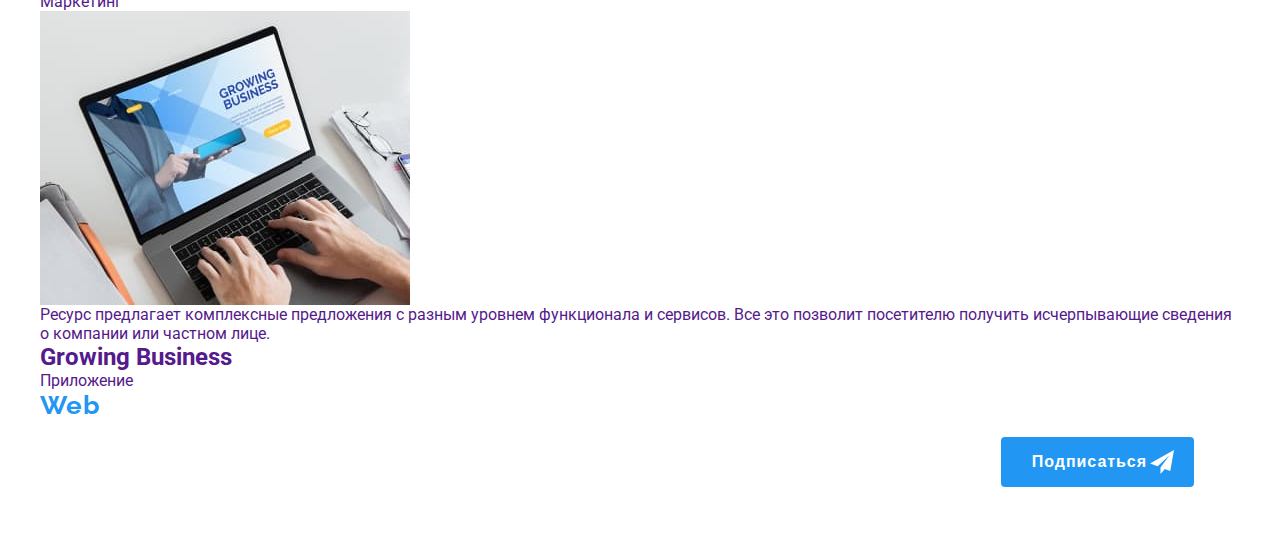
==== commit dbfef5f3: "sass_modal" ====
--- a/portfolio.html
+++ b/portfolio.html
@@ -8,32 +8,34 @@
     <link href="https://fonts.googleapis.com/css2?family=Raleway:wght@700&family=Roboto:wght@400;500;700;900&display=swap"
          rel="stylesheet">
     <link rel="stylesheet" href="https://cdnjs.cloudflare.com/ajax/libs/modern-normalize/1.1.0/modern-normalize.min.css" integrity="sha512-wpPYUAdjBVSE4KJnH1VR1HeZfpl1ub8YT/NKx4PuQ5NmX2tKuGu6U/JRp5y+Y8XG2tV+wKQpNHVUX03MfMFn9Q==" crossorigin="anonymous" referrerpolicy="no-referrer" />
-    <link rel="stylesheet" href="./css/styles.css" />
+   <!-- <link rel="stylesheet" href="./css/styles.css" /> -->
+    <link rel="stylesheet" href="./css/main.css" /> 
 </head>
 
-<body class="portfolio-page">
+<body class="start-page">
 
     <header class="portfolio">
         <div class="container">
-            <a href="" class="portfolio-logo link">Web<span class="portfolio-logo-black link">Studio</span></a>
-
-        <ul class="portfolio-list list">
-            <li class="portfolio-item"><a href="./index.html" class="portfolio-link head-text link">Студия</a></li>
-            <li class="portfolio-item"><a href="" class="portfolio-link head-text current link">Портфолио</a></li>
-            <li class="portfolio-item"><a href="" class="portfolio-link head-text link">Контакты</a></li>
+            <a href="" class="logo header-logo link">Web<span class="logo__style logo--black link">Studio</span></a>
+
+        <ul class="menu-list list">
+            <li class="menu-list__item"><a href="./index.html" class="menu-list__link head-text link">Студия</a></li>
+            <li class="menu-list__item"><a href="" class="menu-list__link head-text current link">Портфолио</a></li>
+            <li class="menu-list__item"><a href="" class="menu-list__link head-text link">Контакты</a></li>
         </ul>
 
-        <div class="portfolio-nav">
-        <nav class="portfolio-navigation">
-            <ul class="portfolio-address list">
-                <li class="portfolio-item-contacts"><a href="mailto:info@devstudio.com" class="portfolio-mail-link head-text link">
-                    <svg class="header-mail-icon" width="16" height="12">
+        <div class="navigation header-navigation">
+        <nav class="nav">
+
+            <ul class="address list">
+                <li class="address__item"><a href="mailto:info@devstudio.com" class="address__mail head-text link">
+                    <svg class="address__mail-icon" width="16" height="12">
                         <use href="./images/symbol-defs.svg#icon-envelope"></use>
                     </svg>info@devstudio.com
                 </a>
                 </li>
-                <li class="portfolio-item-contacts"><a href="tel:+380961111111" class="portfolio-tel-link head-text link">
-                    <svg class="header-tel-icon" width="10" height="16">
+                <li class="address__item"><a href="tel:+380961111111" class="address__tel head-text link">
+                    <svg class="address__tel-icon" width="10" height="16">
                         <use href="./images/symbol-defs.svg#icon-smartphone"></use>
                     </svg>+38 096 111 11 11
                 </a>
@@ -48,139 +50,140 @@
 <section class="filter">
 
 <div class="container">
-<h1 class="visually-hidden">Портфолио</h1>
-    <ul class="filter-list list"> 
-        <li class="filter-item"><button type="button" class="filter-btn">Все</button></li>
-        <li class="filter-item"><button type="button" class="filter-btn">Веб-сайты</button></li>
-        <li class="filter-item"><button type="button" class="filter-btn">Приложения</button></li>
-        <li class="filter-item"><button type="button" class="filter-btn">Дизайн</button></li>
-        <li class="filter-item"><button type="button" class="filter-btn">Маркетинг</button></li>
+<h1 class="filter__title visually-hidden">Портфолио</h1>
+
+    <ul class="btn list"> 
+        <li class="btn__item"><button type="button" class="btn__list">Все</button></li>
+        <li class="btn__item"><button type="button" class="btn__list">Веб-сайты</button></li>
+        <li class="btn__item"><button type="button" class="btn__list">Приложения</button></li>
+        <li class="btn__item"><button type="button" class="btn__list">Дизайн</button></li>
+        <li class="btn__item"><button type="button" class="btn__list">Маркетинг</button></li>
     </ul>
     
-    <ul class="filter-list-project list">
-        <li class="filter-list-item"><a href="" class="filter-project link">
-            <div class="filter-wrap">
+    <ul class="filter__list list">
+        <li class="filter__item"><a href="" class="filter__link link">
+            <div class="filter__wrap">
             <img src="./images/pf_project_1.jpg" alt="Проэкт 1" width="370" height="294"
-            class="filter-img">
-            <p class="filter-top-text">
+            class="filter__img">
+            <p class="filter__text">
             Ресурс предлагает комплексные предложения с разным уровнем функционала и сервисов. Все это позволит посетителю получить исчерпывающие сведения о компании или частном лице.
             </p>
         </div>
-            <div class="filter-box">
-        <h2 class="filter-name">Технокряк</h2>
-        <p class="filter-text">Веб-сайт</p>
+            <div class="filter__box">
+        <h2 class="filter__name">Технокряк</h2>
+        <p class="filter__place">Веб-сайт</p>
     </div>
         </a>
     </li>
-        <li class="filter-list-item"><a href="" class="filter-project link">
-            <div class="filter-wrap">
+        <li class="filter__item"><a href="" class="filter__link link">
+            <div class="filter__wrap">
             <img src="./images/pf_project_2.jpg" alt="Проэкт 2" width="370" height="294"
-            class="filter-img">
-            <p class="filter-top-text">
-                Ресурс предлагает комплексные предложения с разным уровнем функционала и сервисов. Все это позволит посетителю получить исчерпывающие сведения о компании или частном лице.
-                </p>
-            </div>
-            <div class="filter-box">
-            <h2 class="filter-name">Постер New Orlean vs Golden Star</h2>
-            <p class="filter-text">Дизайн</p>
-        </div>
-        </a>
-    </li>
-        <li class="filter-list-item"><a href="" class="filter-project link">
-            <div class="filter-wrap">
+            class="filter__img">
+            <p class="filter__text">
+                Ресурс предлагает комплексные предложения с разным уровнем функционала и сервисов. Все это позволит посетителю получить исчерпывающие сведения о компании или частном лице.
+                </p>
+            </div>
+            <div class="filter__box">
+            <h2 class="filter__name">Постер New Orlean vs Golden Star</h2>
+            <p class="filter__place">Дизайн</p>
+        </div>
+        </a>
+    </li>
+        <li class="filter__item"><a href="" class="filter__link link">
+            <div class="filter__wrap">
             <img src="./images/pf_project_3.jpg" alt="Проэкт 3" width="370" height="294"
-            class="filter-img">
-            <p class="filter-top-text">
-                Ресурс предлагает комплексные предложения с разным уровнем функционала и сервисов. Все это позволит посетителю получить исчерпывающие сведения о компании или частном лице.
-                </p>
-            </div>
-            <div class="filter-box">
-            <h2 class="filter-name">Ресторан Seafood</h2>
-            <p class="filter-text">Приложение</p>
-        </div>
-        </a>
-    </li>
-        <li class="filter-list-item"><a href="" class="filter-project link">
-            <div class="filter-wrap">
+            class="filter__img">
+            <p class="filter__text">
+                Ресурс предлагает комплексные предложения с разным уровнем функционала и сервисов. Все это позволит посетителю получить исчерпывающие сведения о компании или частном лице.
+                </p>
+            </div>
+            <div class="filter__box">
+            <h2 class="filter__name">Ресторан Seafood</h2>
+            <p class="filter__place">Приложение</p>
+        </div>
+        </a>
+    </li>
+        <li class="filter__item"><a href="" class="filter__link link">
+            <div class="filter__wrap">
             <img src="./images/pf_project_4.jpg" alt="Проэкт 4" width="370" height="294" 
-            class="filter-img">
-            <p class="filter-top-text">
-                Ресурс предлагает комплексные предложения с разным уровнем функционала и сервисов. Все это позволит посетителю получить исчерпывающие сведения о компании или частном лице.
-                </p>
-            </div>
-            <div class="filter-box">
-            <h2 class="filter-name">Проект Prime</h2>
-            <p class="filter-text">Маркетинг</p>
-        </div>
-        </a>
-    </li>
-        <li class="filter-list-item"><a href="" class="filter-project link">
-            <div class="filter-wrap">
+            class="filter__img">
+            <p class="filter__text">
+                Ресурс предлагает комплексные предложения с разным уровнем функционала и сервисов. Все это позволит посетителю получить исчерпывающие сведения о компании или частном лице.
+                </p>
+            </div>
+            <div class="filter__box">
+            <h2 class="filter__name">Проект Prime</h2>
+            <p class="filter__place">Маркетинг</p>
+        </div>
+        </a>
+    </li>
+        <li class="filter__item"><a href="" class="filter__link link">
+            <div class="filter__wrap">
             <img src="./images/pf_project_5.jpg" alt="Проэкт 5" width="370" height="294"
-            class="filter-img">
-            <p class="filter-top-text">
-                Ресурс предлагает комплексные предложения с разным уровнем функционала и сервисов. Все это позволит посетителю получить исчерпывающие сведения о компании или частном лице.
-                </p>
-            </div>
-            <div class="filter-box">
-            <h2 class="filter-name">Проект Boxes</h2>
-            <p class="filter-text">Приложение</p>
-        </div>
-        </a>
-    </li>
-        <li class="filter-list-item"><a href="" class="filter-project link">
-            <div class="filter-wrap">
+            class="filter__img">
+            <p class="filter__text">
+                Ресурс предлагает комплексные предложения с разным уровнем функционала и сервисов. Все это позволит посетителю получить исчерпывающие сведения о компании или частном лице.
+                </p>
+            </div>
+            <div class="filter__box">
+            <h2 class="filter__name">Проект Boxes</h2>
+            <p class="filter__place">Приложение</p>
+        </div>
+        </a>
+    </li>
+        <li class="filter__item"><a href="" class="filter__link link">
+            <div class="filter__wrap">
             <img src="./images/pf_project_6.jpg" alt="Проэкт 6" width="370" height="294" 
-            class="filter-img">
-            <p class="filter-top-text">
-                Ресурс предлагает комплексные предложения с разным уровнем функционала и сервисов. Все это позволит посетителю получить исчерпывающие сведения о компании или частном лице.
-                </p>
-            </div>
-            <div class="filter-box">
-            <h2 class="filter-name">Inspiration has no Borders</h2>
-            <p class="filter-text">Веб-сайт</p>
-        </div>
-        </a>
-    </li>
-        <li class="filter-list-item"><a href="" class="filter-project link">
-            <div class="filter-wrap">
+            class="filter__img">
+            <p class="filter__text">
+                Ресурс предлагает комплексные предложения с разным уровнем функционала и сервисов. Все это позволит посетителю получить исчерпывающие сведения о компании или частном лице.
+                </p>
+            </div>
+            <div class="filter__box">
+            <h2 class="filter__name">Inspiration has no Borders</h2>
+            <p class="filter__place">Веб-сайт</p>
+        </div>
+        </a>
+    </li>
+        <li class="filter__item"><a href="" class="filter__link link">
+            <div class="filter__wrap">
             <img src="./images/pf_project_7.jpg" alt="Проэкт 7" width="370" height="294" 
-            class="filter-img">
-            <p class="filter-top-text">
-                Ресурс предлагает комплексные предложения с разным уровнем функционала и сервисов. Все это позволит посетителю получить исчерпывающие сведения о компании или частном лице.
-                </p>
-            </div>
-            <div class="filter-box">
-            <h2 class="filter-name">Издание Limited Edition</h2>
-            <p class="filter-text">Дизайн</p>
-        </div>
-        </a>
-    </li>
-        <li class="filter-list-item"><a href="" class="filter-project link">
-            <div class="filter-wrap">
+            class="filter__img">
+            <p class="filter__text">
+                Ресурс предлагает комплексные предложения с разным уровнем функционала и сервисов. Все это позволит посетителю получить исчерпывающие сведения о компании или частном лице.
+                </p>
+            </div>
+            <div class="filter__box">
+            <h2 class="filter__name">Издание Limited Edition</h2>
+            <p class="filter__place">Дизайн</p>
+        </div>
+        </a>
+    </li>
+        <li class="filter__item"><a href="" class="filter__link link">
+            <div class="filter__wrap">
             <img src="./images/pf_project_8.jpg" alt="Проэкт 8" width="370" height="294" 
-            class="filter-img">
-            <p class="filter-top-text">
-                Ресурс предлагает комплексные предложения с разным уровнем функционала и сервисов. Все это позволит посетителю получить исчерпывающие сведения о компании или частном лице.
-                </p>
-            </div>
-            <div class="filter-box">
-            <h2 class="filter-name">Проект LAB</h2>
-            <p class="filter-text">Маркетинг</p>
-        </div>
-        </a>
-    </li>
-        <li class="filter-list-item"><a href="" class="filter-project link">
-            <div class="filter-wrap">
+            class="filter__img">
+            <p class="filter__text">
+                Ресурс предлагает комплексные предложения с разным уровнем функционала и сервисов. Все это позволит посетителю получить исчерпывающие сведения о компании или частном лице.
+                </p>
+            </div>
+            <div class="filter__box">
+            <h2 class="filter__name">Проект LAB</h2>
+            <p class="filter__place">Маркетинг</p>
+        </div>
+        </a>
+    </li>
+        <li class="filter__item"><a href="" class="filter__link link">
+            <div class="filter__wrap">
             <img src="./images/pf_project_9.jpg" alt="Проэкт 9" width="370" height="294" 
-            class="filter-img">
-            <p class="filter-top-text">
-                Ресурс предлагает комплексные предложения с разным уровнем функционала и сервисов. Все это позволит посетителю получить исчерпывающие сведения о компании или частном лице.
-                </p>
-            </div>
-            <div class="filter-box">
-            <h2 class="filter-name">Growing Business</h2>
-            <p class="filter-text">Приложение</p>
+            class="filter__img">
+            <p class="filter__text">
+                Ресурс предлагает комплексные предложения с разным уровнем функционала и сервисов. Все это позволит посетителю получить исчерпывающие сведения о компании или частном лице.
+                </p>
+            </div>
+            <div class="filter__box">
+            <h2 class="filter__name">Growing Business</h2>
+            <p class="filter__place">Приложение</p>
         </div>
         </a>
     </li>
@@ -190,64 +193,65 @@
 
     </main>  
     
-    <footer class="portfolio-footer">
-    <div class="container">
-        <div class="portfolio-footer-address">
-        <a href="" class="portfolio-footer-logo link">Web<span class="portfolio-footer-logo-white link">Studio</span></a>
-        <address class="portfolio-contacts">
-            <ul class="portfolio-contacts-list list">
-                <li class="contacts-item"><a href="" class="contacts-link-street secondary-text link">г. Киев, пр-т Леси Украинки, 26</a></li>
-                <li class="contacts-item"><a href="mailto:info@example.com" class="contacts-mail-link secondary-text link">info@example.com</a></li>
-                <li class="contacts-item"><a href="tel:+380991111111" class="contacts-tel-link secondary-text link">+38 099 111 11 11</a></li>
-            </ul>
-        </address>
-        </div>
-
-        <div class="portfolio-footer-social">
-            <h3 class="portfolio-footer-social-title">ПРИСОЕДИНЯЙТЕСЬ</h3>
-            <ul class="portfolio-footer-social-list list">
-                <li class="portfolio-footer-social-item"><a href="" class="portfolio-footer-social-link link">
-                    <svg class="portfolio-footer-social-icon" width="20" height="20">
-                        <use href="./images/symbol-defs.svg#icon-instagram"></use>
-                    </svg>
-                </a>
-            </li>
-                <li class="portfolio-footer-social-item"><a href="" class="footer-social-link link">
-                    <svg class="footer-social-icon" width="20" height="20">
-                        <use href="./images/symbol-defs.svg#icon-twitter"></use>
-                    </svg>
-                </a>
-            </li>
-                <li class="portfolio-footer-social-item"><a href="" class="footer-social-link link">
-                    <svg class="footer-social-icon" width="20" height="20">
-                        <use href="./images/symbol-defs.svg#icon-facebook"></use>
-                    </svg>
-                </a>
-            </li>
-                <li class="portfolio-footer-social-item"><a href="" class="footer-social-link link">
-                    <svg class="footer-social-icon" width="20" height="20">
-                        <use href="./images/symbol-defs.svg#icon-linkedin"></use>
-                    </svg>
-                </a>
-            </li>
-            </ul>
-        </div>
-
-        <form class="mailing-list">
-
-            <p class="mailing-title">ПОДПИШИТЕСЬ НА РАССЫЛКУ</p>
-            <div class="subscribe-field" role="group">
-              <input class="subscribe-email" type="email" name="subscribe" placeholder="E-mail" />
-
-              <button class="subscribe-btn" type="submit">
-                <span class="subscribe-text">Подписаться</span>
-                <svg class="subscribe-icon" width="24" height="24">
-                    <use href="./images/symbol-defs.svg#icon-send"></use>
-                </svg>
-              </button>
-            </div>
-          </form>
-    </div>
-    </footer>
+    <footer class="footer">
+        <div class="container footer__container">
+            <div class="footer__address">
+                <a href="" class="logo footer-logo link">Web<span class="logo__style logo--white link">Studio</span></a> 
+                <address class="contacts">
+                    <ul class="contacts-list list">
+                        <li class="contacts-list__item"><a href="" class="contacts-list__address secondary-text link">г. Киев, пр-т Леси Украинки, 26</a></li>
+                        <li class="contacts-list__item"><a href="mailto:info@example.com" class="contacts-list__mail secondary-text link">info@example.com</a></li>
+                        <li class="contacts-list__item"><a href="tel:+380991111111" class="contacts-list__tel secondary-text link">+38 099 111 11 11</a></li>
+                    </ul>
+                </address>
+            </div>
+        
+                <div class="social footer-social">
+                    <h3 class="social__title">ПРИСОЕДИНЯЙТЕСЬ</h3>
+                    <ul class="connect list">
+                        <li class="connect__item"><a href="" class="connect__link link">
+                            <svg class="connect__icon" width="20" height="20">
+                                <use href="./images/symbol-defs.svg#icon-instagram"></use>
+                            </svg>
+                        </a>
+                    </li>
+                        <li class="connect__item"><a href="" class="connect__link link">
+                            <svg class="connect__icon" width="20" height="20">
+                                <use href="./images/symbol-defs.svg#icon-twitter"></use>
+                            </svg>
+                        </a>
+                    </li>
+                        <li class="connect__item"><a href="" class="connect__link link">
+                            <svg class="connect__icon" width="20" height="20">
+                                <use href="./images/symbol-defs.svg#icon-facebook"></use>
+                            </svg>
+                        </a>
+                    </li>
+                        <li class="connect__item"><a href="" class="connect__link link">
+                            <svg class="connect__icon" width="20" height="20">
+                                <use href="./images/symbol-defs.svg#icon-linkedin"></use>
+                            </svg>
+                        </a>
+                    </li>
+                    </ul>
+                </div>
+        
+                <form class="subscribe mailing-list">
+        
+                    <p class="subscribe__title">ПОДПИШИТЕСЬ НА РАССЫЛКУ</p>
+                    <div class="subscribe__field" role="group">
+                      <input class="subscribe__email" type="email" name="subscribe" placeholder="E-mail" />
+        
+                      <button class="subscribe__btn" type="submit">
+                        <span class="subscribe__text">Подписаться</span>
+                        <svg class="subscribe__icon" width="24" height="24">
+                            <use href="./images/symbol-defs.svg#icon-send"></use>
+                        </svg>
+                      </button>
+                    </div>
+                  </form>
+            </div>
+            </footer>
+        
 </body>
 </html>--- a/css/styles.css
+++ b/css/styles.css
@@ -1,28 +1,4 @@
-/* --- colors --- 
--- Head -- 
-Студия #2196F3; (голубой)  Портфолио #212121; (черный)  Контакты  #212121 (черный);
-почта  #2196F3; (голубой)  телефон #757575 (серый);
-Фон background: #FFFFFF (белый);
-
--- Hero --
-Фон background: #2F303A (черный); Текст #FFFFFF (белый) ?  Кнопка: Текст #FFFFFF (белый) ?,
-hover button #188CE8  
-Фон #2196F3 (голубой) 
-
--- Features --
-Фон background: #E5E5E5 (белый)
-Внимание к деталям #212121 (черный); Пунктуальность #212121; Планирование #212121; Тех #212121;
-Текст #F5F4FA (серый)
-
--- Чем мы занимаемся и Команда --
-Фон #E5E5E5 (белый)
-Заголовок Команда и имена #212121 (черный)
-Фон в команде и должности #f5f4fa (серый)
-
--- footer --
-Фон #2F303A (черный)
-
-*/
+/*
 :root {
     --primary-bc-color: #E5E5E5;
     --secondary-bc-color: #2F303A;
@@ -32,14 +8,14 @@
     --secondary-text-color: #757575;
     --accent-color: #2196f3;
     --timing-function: cubic-bezier(0.4, 0, 0.2, 1);
-    
-}
+} */
 /* ----- <body> start-page ----- */
 
+/*
 .start-page {
     font-family: "Roboto", Tahoma, sans-serif;
     background-color: var(--white-bc-color);
-     color: var(--primary-text-color);
+    color: var(--primary-text-color);
  }
 
  p,h1,h2,h3,h4,h5,h6 {
@@ -55,8 +31,8 @@
      display: block;
      max-width: 100%;
      height: auto;
- }
-
+ } */
+/*
  .link {
      text-decoration: none;
  }
@@ -71,9 +47,17 @@
      padding-right: 15px;
      margin: 0 auto;
      /*
-     outline: 1px solid red; */
+     outline: 1px solid red; 
+ } */
+/*
+ .logo--black {
+     color: var(--primary-text-color);
  }
 
+ .logo--white {
+     color: var(--white-bc-color);
+ }
+/*
  .visually-hidden {
     position: absolute;
     white-space: nowrap;
@@ -85,8 +69,8 @@
     clip: rect(0 0 0 0);
     clip-path: inset(50%);
     margin: -1px;
- }
-
+ } */
+/*
  .head-text {
     font-weight: 500;
     font-size: 14px;
@@ -99,243 +83,33 @@
     font-size: 14px;
     line-height: 1.71;
     letter-spacing: 0.03em;
-
  }
-
+*/
  /* ----- Header ----- */
 
- .header {
-     padding-top: 24px;
-     padding-bottom: 25px;
-     border-bottom: 1px solid #eeeeee;
-
-     background-color: var(--white-bc-color);
- }
-
-.header .container {
-    display: flex;
-    align-items: center;
-}
-
-.header-list {
-    display: flex;
-}
-
-
-/* --- header-logo --- */
-
-
-.header-logo {
-    display: block;
-    margin-right: 93px;
-
-font-family: 'Raleway';
-font-weight: 700;
-font-size: 26px;
-line-height: 1.19;
-letter-spacing: 0.03em;
-
-    color: var(--accent-color);
-}
-
-.header-logo-black {
-    color: var(--primary-text-color);
-}
-
-/* --- header-list --- */
-
-.header-link {
-padding-top: 32px;
-padding-bottom: 32px;
-
-color: var(--primary-text-color);
-
-position: relative;
-
-transition: color 250ms var(--timing-function);
-}
-
-.header-link:hover,
-.header-link:focus {
-    color: var(--accent-color);
-}
-
-.current::after {
-    content: '';
-
-    display: block;
-    position: absolute;
-    left: 0px;
-    bottom: -1px;
-    border-radius: 2px;
-
-    width: 100%;
-    height: 4px;
-
-    background-color: var(--accent-color);
-}
-
-.current {
-    color: var(--accent-color);
-}
-
-.header-item:not(:last-child) {
-    margin-right: 50px;
-}
-
-
-/* --- header-address --- */
-
-.header-nav {
-    margin-left: auto;
-}
-
-.header-address {
-    display: flex;
-}
-
-.header-mail-link {
-    display: flex;
-    margin-right: 50px;
-    align-items: center;
-
-    color: var(--secondary-text-color);
-
-    transition: color 250ms var(--timing-function);
-}
-
-.header-mail-link:hover,
-.header-mail-link:focus {
-    color: var(--accent-color);  
-}
-
-.header-mail-icon {
-    margin-right: 10px;
-    
-    fill: currentColor;
-    }
-
-.header-tel-link {
-    display: flex;
-    align-items: center;
-
-    color: var(--secondary-text-color);  
-
-    transition: color 250ms var(--timing-function);
-}
-
-.header-tel-link:hover,
-.header-tel-link:focus {
-    color: var(--accent-color);
-}
-
-.header-tel-icon {
-    margin-right: 10px;
-    align-items: baseline;
-    
-    fill: currentColor;
-    }
-
-/*
-.header-tel-link .header-tel-icon:hover,
-.header-tel-link .header-tel-icon:focus {
-    color: var(--accent-color); 
-    fill: var(--accent-color); 
-}
-*/
 
 /* ----- Hero ----- */
 
 
-.hero {
-    padding-top: 200px;
-    padding-bottom: 200px;
-
-    background-color: var(--secondary-bc-color);
-
-        background-image:linear-gradient(
-        rgba(47, 48, 58, 0.4), 
-        rgba(47, 48, 58, 0.4)), 
-        url(../images/hero_bc.jpg);
-        background-repeat: no-repeat;
-        background-size: cover;
-        background-position: center;
-        max-width: 1600px;
-        margin: 0 auto;
-}
-.hero-title {
-font-weight: 900;
-font-size: 44px;
-line-height: 1.36;
-text-align: center;
-letter-spacing: 0.06em;
-text-transform: uppercase;
-
-    max-width: 700px;
-    margin-left: auto;
-    margin-right: auto;
-    margin-bottom: 30px;
-
-    color: var(--white-bc-color);
-}
-
-.hero-btn { 
-    width: 200px; 
-    height: 50px;
-    border: none;
-    border-radius: 4px;
-
-font-family: inherit; 
-font-style: normal; 
-font-weight: 700;  
-font-size: 16px;
-line-height: 1.88;
-letter-spacing: 0.06em;
-background-color: var(--accent-color);
-
-    display: block;
-    margin: 0 auto;
-    text-align: center;
-
-color: var(--white-bc-color);
-cursor: pointer;
-
-transition: color 250ms var(--timing-function), background-color 250ms var(--timing-function);
-}
-
-.hero-btn:hover,
-.hero-btn:focus {
-    background-color: #188ce8;
-}
-
-/* --- features --- */
-
-.features {
+
+
+/* --- features --- 
+
+.about-section {
     padding-top: 94px;
     padding-bottom: 94px;
 }
 
-.features-list {
-    display: flex;
-}
-
-/*.features-item::before {
-    display: block;
-    content: '';
-    height: 120px;
-
-    background-image: url(../images/features_antenna.png);
-    background-size: contain;
-    background-repeat: no-repeat;
-    background-position: center;
-    background-color: red;
-} */
-
-.features-item:not(:last-child) {
+.features {
+    display: flex;
+}
+
+
+.features__item:not(:last-child) {
     margin-right: 30px;
 }
 
-.features-icon {
+.features__icon {
 display: flex;
 max-width: 270px;
 height: 120px;
@@ -347,7 +121,7 @@
     background-color: var(--team-bc-color);   
 }
 
-.features-top-text {
+.features__title {
     margin-bottom: 10px;
 
 font-style: normal;
@@ -360,23 +134,19 @@
 
 }
 
-.features-text { 
+.features__text { 
 max-width: 270px;   
 
     color: var(--secondary-text-color);
-}
-
-/* --- <work> Чем мы занимаемся --- */
-
-.work {
+} */
+
+ /*--- <work> Чем мы занимаемся --- */
+/*
+.study-section {
     padding-bottom: 94px;
 } 
 
-.work-pictures {
-    display: flex;
-}
-
-.work-title {
+.study__title {
     margin-left: auto;
     margin-right: auto;    
     margin-bottom: 50px;
@@ -389,15 +159,19 @@
     color: var(--primary-text-color);
 }
 
-.work-image:not(:last-child) {
+.study-list {
+    display: flex;
+}
+
+.study-list__item:not(:last-child) {
     margin-right: 30px;
 }
 
-.work-box {
+.study-list__box {
 position: relative;
 }
 
-.work-text {
+.study-list__title {
 position: absolute;
 bottom: 0;
   
@@ -415,10 +189,11 @@
 
 color: var(--white-bc-color);
 background-color: #2F303ACC;
-}
+} */
 
 /* --- <team> Наша команда --- */
 
+/*
 .team {
     padding-top: 94px;
     padding-bottom: 94px;
@@ -515,10 +290,10 @@
 .team-social-link:hover .team-social-icon,
 .team-social-link:focus .team-social-icon{
     fill: var(--white-bc-color);
-}
-
+} 
+*/
 /* ----- Постоянные клиенты ----- */
-
+/*
 .clients {
     padding: 94px 0px;
 }
@@ -575,37 +350,18 @@
 .clients-link-icon {
     display: flex;
 }
-/*
-.clients-link-icon {
-    fill: #AFB1B8;
-    display: inline-block;
-}
-.clients-link-icon:hover,
-.clients-link-icon:focus {
-    fill: var(--accent-color);  
-}
-/*
-.clients-link:hover .clients-link-icon,
-.clients-link:focus .clients-link-icon {
-    border-color: var(--accent-color);
-    fill: var(--accent-color);
-}
-.clients-link-icon:hover .clients-link-icon:focus {
-    fill: var(--accent-color)
-} 
 */
-
-
 /* ----- <footer> Контакты ----- */
 
-.footer {
+/*
+.footer-section {
     padding-top: 60px;
     padding-bottom: 60px;
 
     background-color: var(--secondary-bc-color);
 }
 
-.footer .container {
+.footer__container {
     display: flex;
     align-items: baseline;
 }
@@ -622,48 +378,40 @@
 
     color: var(--accent-color);
 }
-.footer-logo-white {
-font-family: 'Raleway';
-font-weight: 700;
-font-size: 26px;
-line-height: 1.19;
-letter-spacing: 0.03em;
-
-    color: var(--white-bc-color);
-}
-.address-list {
+
+.contacts-list {
     max-width: 231px;
 }
-.footer-address-street {
+.contacts-list__address {
     display: block;
     margin-bottom: 9px;
 
     color: var(--white-bc-color);
 }
-.footer-mail-link {
+.contacts-list__mail {
     display: block;
     margin-bottom: 9px;
 
     color: rgba(255, 255, 255, 0.6); 
     transition: color 250ms var(--timing-function);
 }
-.footer-mail-link:hover,
-.footer-mail-link:focus {
-    color: var(--accent-color);
-}
-
-.footer-tel-link {
+.contacts-list__mail:hover,
+.contacts-list__mail:focus {
+    color: var(--accent-color);
+}
+
+.contacts-list__tel {
     color: rgba(255, 255, 255, 0.6);
 
     transition: color 250ms var(--timing-function);
 }
-.footer-tel-link:hover,
-.footer-tel-link:focus {
-    color: var(--accent-color);
-}
-
-
-/* ----- Присоединяйтесь ----- */
+.contacts-list__tel:hover,
+.contacts-list__tel:focus {
+    color: var(--accent-color);
+}
+
+
+/* ----- Присоединяйтесь ----- 
 
 .footer-social {
     margin-left: 70px;
@@ -671,7 +419,7 @@
     justify-content: center;
 }
 
-.footer-social-title {
+.social__title {
 
 font-size: 14px;
 line-height: 1.14;
@@ -683,16 +431,16 @@
     color: var(--white-bc-color);
 }
 
-.footer-social-list {
+.connect {
     display: flex;
     justify-content: center;
 }
 
-.footer-social-item + .footer-social-item {
+.connect__item + .connect__item {
     margin-left: 10px;
 }
 
-.footer-social-link {
+.connect__link {
     display: flex;
     justify-content: center;
     align-items: center;
@@ -707,20 +455,20 @@
     transition: background-color 250ms var(--timing-function);
 }
 
-.footer-social-link:hover,
-.footer-social-link:focus {
+.connect__link:hover,
+.connect__link:focus {
     background-color: var(--accent-color)
 }
 
-.footer-social-icon {
+.connect__icon {
     fill: var(--white-bc-color)
 }
 
-.footer-social-link:hover .footer-social-icon {
+.connect__link:hover .connect__icon {
     fill: var(--white-bc-color);
 }
 
-/* ----- Mailing-List ----- */
+/* ----- Mailing-List ----- 
 
 .mailing-list {
     display: block;
@@ -730,7 +478,7 @@
     height: 86px;
 }
 
-.mailing-title {
+.subscribe__title {
     font-weight: 700;
     font-size: 14px;
     line-height: 1.17;
@@ -740,11 +488,11 @@
     color: var(--white-bc-color);
 }
 
-.subscribe-field {
-    display: flex;
-}
-
-.subscribe-email {
+.subscribe__field {
+    display: flex;
+}
+
+.subscribe__email {
     width: 358px;
     height: 50px;
 
@@ -758,13 +506,13 @@
                  color 250ms var(--timing-function);
 }
 
-.subscribe-email:focus {
+.subscribe__email:focus {
   outline: none;
   color: var(--white-bc-color);
   border: 1px solid var(--accent-color);
 }
 
-.subscribe-email::placeholder {
+.subscribe__email::placeholder {
     color: #FFFFFF99;
     transition: color 250ms var(--timing-function);
   }
@@ -772,7 +520,7 @@
     color: var(--accent-color);
   }
 
-  .subscribe-btn {
+  .subscribe__btn {
     position: relative;
     width: 200px;
     height: 50px;
@@ -782,12 +530,12 @@
     border-radius: 4px;
     transition: border 250ms var(--timing-function);
   }
-  .subscribe-btn:focus {
+  .subscribe__btn:focus {
     outline: none;
     border: 2px solid #FFFFFF99;
   }
 
-  .subscribe-text {
+  .subscribe__text {
     position: absolute;
     top: 50%;
     left: 29px;
@@ -801,13 +549,13 @@
     color: var(--white-bc-color);
   }
 
-  .subscribe-icon {
+  .subscribe__icon {
     position: absolute;
     right: 18px;
     top: 50%;
     transform: translateY(-50%);
     margin-left: 10px;
-  }
+  } */
 
 /* Portfolio */
 
@@ -831,6 +579,9 @@
     display: flex;
     align-items: center;
 }
+
+/* ----- Logo ----- */
+/*
 .portfolio-logo {
     margin-right: 93px;
     display: block;
@@ -846,7 +597,9 @@
 }
 .portfolio-logo-black {
     color: var(--primary-text-color);
-}
+} */
+
+/*
 .portfolio-link {
     padding-top: 32px;
     padding-bottom: 32px;
@@ -911,6 +664,8 @@
 .portfolio-tel-link:focus {
     color: var(--accent-color);
 }
+*/
+
 
 /* ----- filter ----- */
 
@@ -921,16 +676,16 @@
     /*background-color: var(--primary-bc-color); */
 }
 
-.filter-list {
+.btn {
     display: flex;
     margin-bottom: 50px;
     justify-content: center;
 }
-.filter-item:not(:last-child) {
+.btn__item:not(:last-child) {
     margin-right: 8px;
 }
 
-.filter-btn {
+.btn__list {
     display: block;
     padding: 6px 22px;
     border: none;
@@ -951,26 +706,27 @@
      background-color 250ms var(--timing-function),
      box-shadow 250ms var(--timing-function);
 }
-.filter-btn:hover,
-.filter-btn:focus {
+.btn__list:hover,
+.btn__list:focus {
     box-shadow: 0px 2px 2px 0px #0000001F, 0px 1px 2px 0px #00000014,
     0px 3px 1px 0px #0000001A;
 
     background-color: var(--accent-color);
     color: var(--white-bc-color);
 }
-.filter-btn.current {
+.btn__list.current {
     background-color: var(--accent-color);
 }
 
-.filter-list-project {
+
+.filter__list {
     display: flex;
     flex-wrap: wrap;
     margin-left: -30px;
     margin-bottom: -30px;
 }
 
-.filter-list-item {
+.filter__item {
     width: calc(100% / 3 - 30px);
     margin-left: 30px;
     margin-bottom: 30px;
@@ -978,22 +734,22 @@
     transition: box-shadow 250ms var(--timing-function);
 }
 
-.filter-list-item:hover,
-.filter-list-item:focus {
+.filter__item:hover,
+.filter__item:focus {
     box-shadow: 1px 4px 6px 0px #00000029, 0px 4px 4px 0px #0000000f,
     0px 1px 1px 0px #0000001f;
 }
 
-.filter-list-item:hover .filter-top-text {
+.filter__item:hover .filter__text {
     transform: translateY(0%);
 }
 
-.filter-wrap {
+.filter__wrap {
     position: relative;
     overflow: hidden;
 }
 
-.filter-top-text {
+.filter__text {
     position: absolute;
     top: 0;
     overflow: auto;
@@ -1012,7 +768,7 @@
 }
 
 
-.filter-box {
+.filter__box {
     padding: 20px 24px;
 
     border-right: 1px solid #eeeeee;
@@ -1020,7 +776,7 @@
     border-left: 1px solid #eeeeee;
 }
 
-.filter-name {
+.filter__name {
     margin-bottom: 4px;
 
 font-size: 18px;
@@ -1030,7 +786,7 @@
 
     color: var(--primary-text-color)
 }
-.filter-text {
+.filter__place {
 font-weight: 400;    
 font-size: 16px;
 line-height: 1.88;
@@ -1042,6 +798,7 @@
 
 /* ----- footer ----- */
 
+/*
 .portfolio-footer {
     padding-top: 60px;
     padding-bottom: 60px;
@@ -1112,7 +869,7 @@
 
 
 /* ----- Присоединяйтесь footer ----- */
-
+/*
 .portfolio-footer-social {
     margin-left: 70px;
     display: block;
@@ -1167,10 +924,10 @@
 .portfolio-footer-social-link:hover .portfolio-footer-social-icon {
     fill: var(--white-bc-color);
 }
-
+*/
 
 /* ----- Modal ----- */
-
+/*
 .backdrop {
     position: fixed;
     top: 0;
@@ -1182,9 +939,6 @@
 
 transition: opacity 250ms var(--timing-function),
 visibility 250ms var(--timing-function);
-/*display: flex;
-    align-items: center;
-    justify-content: center; */
 }
 
 .backdrop.is-hidden .modal {
@@ -1215,7 +969,7 @@
     top: 0;
     right: 0;
     border: none;
-    /*border: 1px solid rgba(0, 0, 0, 0.1); */
+    
     border-radius: 50%;
 
     margin-top: 8px;
@@ -1301,8 +1055,7 @@
 
     left: 12px;
     bottom: 11px;
-        /*top: 50%;
-        transform: translateY(-50%);*/
+       
 fill: var(--primary-text-color);
 transition: fill 250ms var(--timing-function);
 }
@@ -1399,12 +1152,6 @@
     outline: none;
     box-shadow: 0 0 0 0.1em var(--accent-color);
   }
-
-
-/*
-.input-check:focus + .check-text span {
-    background-color: var(--accent-color);  
-} */
 
 .modal-submit-btn {
     position: absolute;
@@ -1433,4 +1180,4 @@
     outline: none;
     background-color: #188ce8;
     box-shadow: 0 0 0 0.2em #AFB1B8;
-} +} */--- a/css/main.css
+++ b/css/main.css
@@ -0,0 +1,852 @@
+@charset "UTF-8";
+:root {
+  --primary-bc-color: #E5E5E5;
+  --secondary-bc-color: #2F303A;
+  --team-bc-color: #F5F4FA;
+  --white-bc-color: #FFFFFF;
+  --primary-text-color: #212121;
+  --secondary-text-color: #757575;
+  --accent-color: #2196f3;
+  --timing-function: cubic-bezier(0.4, 0, 0.2, 1);
+}
+
+.visually-hidden {
+  position: absolute;
+  white-space: nowrap;
+  width: 1px;
+  height: 1px;
+  overflow: hidden;
+  border: 0;
+  padding: 0;
+  clip: rect(0 0 0 0);
+  clip-path: inset(50%);
+  margin: -1px;
+}
+
+p, h1, h2, h3, h4, h5, h6 {
+  margin: 0;
+}
+
+ul, ol {
+  padding-left: 0;
+  margin: 0;
+}
+
+img {
+  display: block;
+  max-width: 100%;
+  height: auto;
+}
+
+.start-page {
+  font-family: "Roboto", Tahoma, sans-serif;
+  background-color: var(--white-bc-color);
+  color: var(--primary-text-color);
+}
+
+.link {
+  text-decoration: none;
+}
+
+.list {
+  list-style: none;
+}
+
+.container {
+  width: 1200px;
+  padding-left: 15px;
+  padding-right: 15px;
+  margin: 0 auto;
+}
+
+.logo--black {
+  color: var(--primary-text-color);
+}
+
+.logo--white {
+  color: var(--white-bc-color);
+}
+
+.head-text {
+  font-weight: 500;
+  font-size: 14px;
+  line-height: 1.14;
+  letter-spacing: 0.02em;
+}
+
+.secondary-text {
+  font-style: normal;
+  font-size: 14px;
+  line-height: 1.71;
+  letter-spacing: 0.03em;
+}
+
+.header {
+  padding-top: 24px;
+  padding-bottom: 25px;
+  border-bottom: 1px solid #eeeeee;
+  background-color: var(--white-bc-color);
+}
+
+.header .container {
+  display: flex;
+  align-items: center;
+}
+
+.header-logo {
+  display: block;
+  margin-right: 93px;
+  font-family: "Raleway";
+  font-weight: 700;
+  font-size: 26px;
+  line-height: 1.19;
+  letter-spacing: 0.03em;
+  color: var(--accent-color);
+}
+
+.menu-list {
+  display: flex;
+}
+
+.menu-list__link {
+  padding-top: 32px;
+  padding-bottom: 32px;
+  color: var(--primary-text-color);
+  position: relative;
+  transition: color 250ms var(--timing-function);
+}
+
+.menu-list__link:hover,
+.menu-list__link:focus {
+  color: var(--accent-color);
+}
+
+.current::after {
+  content: "";
+  display: block;
+  position: absolute;
+  left: 0px;
+  bottom: -1px;
+  border-radius: 2px;
+  width: 100%;
+  height: 4px;
+  background-color: var(--accent-color);
+}
+
+.current {
+  color: var(--accent-color);
+}
+
+.menu-list__item:not(:last-child) {
+  margin-right: 50px;
+}
+
+.header-navigation {
+  margin-left: auto;
+}
+
+.address {
+  display: flex;
+}
+
+.address__mail {
+  display: flex;
+  margin-right: 50px;
+  align-items: center;
+  color: var(--secondary-text-color);
+  transition: color 250ms var(--timing-function);
+}
+
+.address__mail:hover,
+.address__mail:focus {
+  color: var(--accent-color);
+}
+
+.address__mail-icon {
+  margin-right: 10px;
+  fill: currentColor;
+}
+
+.address__tel {
+  display: flex;
+  align-items: center;
+  color: var(--secondary-text-color);
+  transition: color 250ms var(--timing-function);
+}
+
+.address__tel:hover,
+.address__tel:focus {
+  color: var(--accent-color);
+}
+
+.address__tel-icon {
+  margin-right: 10px;
+  align-items: baseline;
+  fill: currentColor;
+}
+
+.hero {
+  padding-top: 200px;
+  padding-bottom: 200px;
+  background-color: var(--secondary-bc-color);
+  background-image: linear-gradient(rgba(47, 48, 58, 0.4), rgba(47, 48, 58, 0.4)), url(../images/hero_bc.jpg);
+  background-repeat: no-repeat;
+  background-size: cover;
+  background-position: center;
+  max-width: 1600px;
+  margin: 0 auto;
+}
+
+.hero__title {
+  font-weight: 900;
+  font-size: 44px;
+  line-height: 1.36;
+  text-align: center;
+  letter-spacing: 0.06em;
+  text-transform: uppercase;
+  max-width: 700px;
+  margin-left: auto;
+  margin-right: auto;
+  margin-bottom: 30px;
+  color: var(--white-bc-color);
+}
+
+.hero__btn {
+  width: 200px;
+  height: 50px;
+  border: none;
+  border-radius: 4px;
+  font-family: inherit;
+  font-style: normal;
+  font-weight: 700;
+  font-size: 16px;
+  line-height: 1.88;
+  letter-spacing: 0.06em;
+  background-color: var(--accent-color);
+  display: block;
+  margin: 0 auto;
+  text-align: center;
+  color: var(--white-bc-color);
+  cursor: pointer;
+  transition: color 250ms var(--timing-function), background-color 250ms var(--timing-function);
+}
+
+.hero__btn:hover,
+.hero__btn:focus {
+  background-color: #188ce8;
+}
+
+.about-section {
+  padding-top: 94px;
+  padding-bottom: 94px;
+}
+
+.features {
+  display: flex;
+}
+
+.features__item:not(:last-child) {
+  margin-right: 30px;
+}
+
+.features__icon {
+  display: flex;
+  max-width: 270px;
+  height: 120px;
+  justify-content: center;
+  align-items: center;
+  margin-bottom: 30px;
+  background-color: var(--team-bc-color);
+}
+
+.features__title {
+  margin-bottom: 10px;
+  font-style: normal;
+  font-size: 14px;
+  line-height: 1.14;
+  letter-spacing: 0.03em;
+  text-transform: uppercase;
+  color: var(--primary-text-color);
+}
+
+.features__text {
+  max-width: 270px;
+  color: var(--secondary-text-color);
+}
+
+.study-section {
+  padding-bottom: 94px;
+}
+
+.study__title {
+  margin-left: auto;
+  margin-right: auto;
+  margin-bottom: 50px;
+  font-size: 36px;
+  line-height: 1.17;
+  text-align: center;
+  letter-spacing: 0.03em;
+  color: var(--primary-text-color);
+}
+
+.study-list {
+  display: flex;
+}
+
+.study-list__item:not(:last-child) {
+  margin-right: 30px;
+}
+
+.study-list__box {
+  position: relative;
+}
+
+.study-list__title {
+  position: absolute;
+  bottom: 0;
+  display: flex;
+  justify-content: center;
+  align-items: center;
+  font-weight: 700;
+  font-size: 14px;
+  line-height: 1.14;
+  letter-spacing: 0.03em;
+  width: 100%;
+  height: 70px;
+  color: var(--white-bc-color);
+  background-color: rgba(47, 48, 58, 0.8);
+}
+
+.team {
+  padding-top: 94px;
+  padding-bottom: 94px;
+  background-color: var(--team-bc-color);
+}
+
+.team-title {
+  margin-bottom: 50px;
+  font-size: 36px;
+  line-height: 1.17;
+  text-align: center;
+  letter-spacing: 0.03em;
+  color: var(--primary-text-color);
+}
+
+.team-pictures {
+  display: flex;
+  margin-left: -30px;
+}
+
+.team-image {
+  width: calc(25% - 30px);
+  margin-left: 30px;
+  box-shadow: 0px 1px 3px rgba(0, 0, 0, 0.2), 0px 1px 1px rgba(0, 0, 0, 0.1411764706), 0px 2px 1px rgba(0, 0, 0, 0.1215686275);
+}
+
+.team-name {
+  margin-bottom: 10px;
+  font-weight: 500;
+  font-size: 16px;
+  line-height: 1.19;
+  letter-spacing: 0.03em;
+  text-align: center;
+  color: var(--primary-text-color);
+}
+
+.team-text {
+  font-weight: 400;
+  font-size: 16px;
+  line-height: 1.19;
+  letter-spacing: 0.03em;
+  text-align: center;
+  margin-bottom: 16px;
+  color: var(--secondary-text-color);
+}
+
+.team-box {
+  padding-top: 30px;
+  padding-bottom: 30px;
+  background-color: #fff;
+}
+
+.team-social-list {
+  display: flex;
+  justify-content: center;
+}
+
+.team-social-item + .team-social-item {
+  margin-left: 10px;
+}
+
+.team-social-link {
+  width: 44px;
+  height: 44px;
+  background-color: var(--white-bc-color);
+  border-radius: 50%;
+  display: flex;
+  justify-content: center;
+  align-items: center;
+  transition: background-color 250ms var(--timing-function);
+}
+
+.team-social-link:hover,
+.team-social-link:focus {
+  background-color: var(--accent-color);
+}
+
+.team-social-icon {
+  fill: #AFB1B8;
+  transition: fill 250ms var(--timing-function);
+}
+
+.team-social-link:hover .team-social-icon,
+.team-social-link:focus .team-social-icon {
+  fill: var(--white-bc-color);
+}
+
+.clients {
+  padding: 94px 0px;
+}
+
+.clients-title {
+  margin-bottom: 50px;
+  font-weight: 700;
+  font-size: 36px;
+  line-height: 1.17;
+  text-align: center;
+  letter-spacing: 0.03em;
+  color: var(--primary-text-color);
+}
+
+.clients-list {
+  display: flex;
+}
+
+.clients-item {
+  display: flex;
+}
+
+.clients-item:not(:last-child) {
+  margin-right: 30px;
+}
+
+.clients-link {
+  display: flex;
+  width: 170px;
+  height: 92px;
+  justify-content: center;
+  align-items: center;
+  border: 1px solid #AFB1B8;
+  border-radius: 4px;
+  background-position: center;
+  fill: #AFB1B8;
+  transition: fill 250ms var(--timing-function);
+}
+
+.clients-link:hover,
+.clients-link:focus {
+  border-color: var(--accent-color);
+  fill: var(--accent-color);
+}
+
+.clients-link-icon {
+  display: flex;
+}
+
+.footer-section {
+  padding-top: 60px;
+  padding-bottom: 60px;
+  background-color: var(--secondary-bc-color);
+}
+
+.footer__container {
+  display: flex;
+  align-items: baseline;
+}
+
+.footer-logo {
+  margin-bottom: 20px;
+  display: block;
+  font-family: "Raleway";
+  font-weight: 700;
+  font-size: 26px;
+  line-height: 1.19;
+  letter-spacing: 0.03em;
+  color: var(--accent-color);
+}
+
+.contacts-list {
+  max-width: 231px;
+}
+
+.contacts-list__address {
+  display: block;
+  margin-bottom: 9px;
+  color: var(--white-bc-color);
+}
+
+.contacts-list__mail {
+  display: block;
+  margin-bottom: 9px;
+  color: rgba(255, 255, 255, 0.6);
+  transition: color 250ms var(--timing-function);
+}
+
+.contacts-list__mail:hover,
+.contacts-list__mail:focus {
+  color: var(--accent-color);
+}
+
+.contacts-list__tel {
+  color: rgba(255, 255, 255, 0.6);
+  transition: color 250ms var(--timing-function);
+}
+
+.contacts-list__tel:hover,
+.contacts-list__tel:focus {
+  color: var(--accent-color);
+}
+
+/* ----- Присоединяйтесь ----- */
+.footer-social {
+  margin-left: 70px;
+  display: block;
+  justify-content: center;
+}
+
+.social__title {
+  font-size: 14px;
+  line-height: 1.14;
+  letter-spacing: 0.03em;
+  text-align: left;
+  margin-bottom: 20px;
+  color: var(--white-bc-color);
+}
+
+.connect {
+  display: flex;
+  justify-content: center;
+}
+
+.connect__item + .connect__item {
+  margin-left: 10px;
+}
+
+.connect__link {
+  display: flex;
+  justify-content: center;
+  align-items: center;
+  width: 44px;
+  height: 44px;
+  border-radius: 50%;
+  background-color: rgba(255, 255, 255, 0.1);
+  color: var(--white-bc-color);
+  transition: background-color 250ms var(--timing-function);
+}
+
+.connect__link:hover,
+.connect__link:focus {
+  background-color: var(--accent-color);
+}
+
+.connect__icon {
+  fill: var(--white-bc-color);
+}
+
+.connect__link:hover .connect__icon {
+  fill: var(--white-bc-color);
+}
+
+/* ----- Mailing-List ----- */
+.mailing-list {
+  display: block;
+  margin-left: 93px;
+  width: 570px;
+  height: 86px;
+}
+
+.subscribe__title {
+  font-weight: 700;
+  font-size: 14px;
+  line-height: 1.17;
+  margin-bottom: 20px;
+  color: var(--white-bc-color);
+}
+
+.subscribe__field {
+  display: flex;
+}
+
+.subscribe__email {
+  width: 358px;
+  height: 50px;
+  padding-left: 16px;
+  border: 1px solid rgba(255, 255, 255, 0.6);
+  border-radius: 4px;
+  color: rgba(255, 255, 255, 0.6);
+  background-color: transparent;
+  transition: border 250ms var(--timing-function), color 250ms var(--timing-function);
+}
+
+.subscribe__email:focus {
+  outline: none;
+  color: var(--white-bc-color);
+  border: 1px solid var(--accent-color);
+}
+
+.subscribe__email::placeholder {
+  color: rgba(255, 255, 255, 0.6);
+  transition: color 250ms var(--timing-function);
+}
+
+.subscribe-email:focus::placeholder {
+  color: var(--accent-color);
+}
+
+.subscribe__btn {
+  position: relative;
+  width: 200px;
+  height: 50px;
+  margin-left: 12px;
+  background-color: var(--accent-color);
+  border: 2px solid transparent;
+  border-radius: 4px;
+  transition: border 250ms var(--timing-function);
+}
+
+.subscribe__btn:focus {
+  outline: none;
+  border: 2px solid rgba(255, 255, 255, 0.6);
+}
+
+.subscribe__text {
+  position: absolute;
+  top: 50%;
+  left: 29px;
+  font-weight: 700;
+  font-size: 16px;
+  line-height: 1.88;
+  letter-spacing: 0.06em;
+  transform: translateY(-50%);
+  color: var(--white-bc-color);
+}
+
+.subscribe__icon {
+  position: absolute;
+  right: 18px;
+  top: 50%;
+  transform: translateY(-50%);
+  margin-left: 10px;
+}
+
+.backdrop {
+  position: fixed;
+  top: 0;
+  width: 100%;
+  height: 100%;
+  background-color: rgba(0, 0, 0, 0.2);
+  transition: opacity 250ms var(--timing-function), visibility 250ms var(--timing-function);
+}
+
+.backdrop.is-hidden .modal {
+  transform: scale(0.5);
+}
+
+.modal {
+  width: 528px;
+  height: 581px;
+  border-radius: 4px;
+  padding: 40px 40px 120px 40px;
+  box-shadow: 0px 2px 1px 0px rgba(0, 0, 0, 0.2), 0px 1px 1px 0px rgba(0, 0, 0, 0.1411764706), 0px 1px 3px 0px rgba(0, 0, 0, 0.1215686275);
+  position: absolute;
+  top: 50%;
+  left: 50%;
+  transform: translate(-50%, -50%) scale(1);
+  transition: transform 250ms var(--timing-function);
+  background-color: var(--white-bc-color);
+}
+
+.modal-btn {
+  position: absolute;
+  top: 0;
+  right: 0;
+  border: none;
+  border-radius: 50%;
+  margin-top: 8px;
+  margin-right: 8px;
+  transition: background-color 250ms var(--timing-function);
+  background-color: rgba(255, 255, 255, 0);
+  fill: var(--primary-text-color);
+  transition: fill 250ms var(--timing-function);
+}
+
+.modal-btn:hover {
+  fill: var(--accent-color);
+}
+
+.is-hidden {
+  opacity: 0;
+  pointer-events: none;
+  visibility: hidden;
+}
+
+.modal-tittle {
+  width: 448px;
+  font-weight: 700;
+  font-size: 20px;
+  line-height: 1.15;
+  text-align: center;
+  letter-spacing: 0.03em;
+  margin-bottom: 12px;
+  color: var(--primary-text-color);
+}
+
+.modal-field {
+  margin-bottom: 10px;
+}
+
+.modal-comment-field {
+  margin-bottom: 20px;
+}
+
+.modal-label {
+  display: block;
+  font-weight: 400;
+  font-size: 12px;
+  line-height: 1.16;
+  color: var(--secondary-text-color);
+}
+
+.modal-input {
+  width: 100%;
+  height: 40px;
+  border: 1px solid rgba(33, 33, 33, 0.2);
+  border-radius: 4px;
+  margin-top: 4px;
+  padding-left: 42px;
+  transition: border 250ms var(--timing-function);
+  color: var(--secondary-text-color);
+}
+
+.modal-input:focus {
+  outline: none;
+  border: 1px solid #2196F3;
+  fill: var(--accent-color);
+}
+
+.modal-input-wrap {
+  position: relative;
+}
+
+.input-icon {
+  position: absolute;
+  left: 12px;
+  bottom: 11px;
+  fill: var(--primary-text-color);
+  transition: fill 250ms var(--timing-function);
+}
+
+.modal-input:focus + .input-icon {
+  fill: var(--accent-color);
+}
+
+.modal-comment {
+  width: 100%;
+  height: 120px;
+  border: 1px solid rgba(33, 33, 33, 0.2);
+  border-radius: 4px;
+  min-width: 448px;
+  max-width: 448px;
+  max-height: 120px;
+  min-height: 120px;
+  margin-top: 4px;
+  padding: 12px 16px;
+  resize: none;
+  transition: border 250ms var(--timing-function);
+  color: var(--secondary-text-color);
+}
+
+.modal-comment:focus {
+  outline: none;
+  border: 1px solid var(--accent-color);
+}
+
+.modal-comment::placeholder {
+  color: rgba(117, 117, 117, 0.5019607843);
+}
+
+.modal-checkbox-field {
+  margin-bottom: 30px;
+}
+
+.check-text::before {
+  content: "";
+  width: 16px;
+  height: 15px;
+  margin-right: 7px;
+  border: 2px solid var(--primary-text-color);
+  border-radius: 4px;
+}
+
+.check-text {
+  display: flex;
+  align-items: center;
+  font-size: 14px;
+  line-height: 1.46;
+  letter-spacing: 0.03em;
+  margin-left: 14px;
+  color: var(--secondary-text-color);
+}
+
+.input-check:checked + .check-text::before {
+  border: none;
+  background-image: url(../images/check.svg);
+  background-repeat: no-repeat;
+  background-position: center;
+  transition: box-shadow 250ms var(--timing-function);
+  border-color: var(--accent-color);
+  background-color: var(--accent-color);
+}
+
+.input-check:focus + .check-text::before {
+  border-color: var(--accent-color);
+}
+
+.checkbox-link {
+  font-size: 14px;
+  line-height: 1.46;
+  letter-spacing: 0.03em;
+  margin-left: 5px;
+  color: var(--accent-color);
+  border-radius: 4px;
+  transition: box-shadow 250ms var(--timing-function);
+}
+
+.checkbox-link:focus {
+  outline: none;
+  box-shadow: 0 0 0 0.1em var(--accent-color);
+}
+
+.modal-submit-btn {
+  position: absolute;
+  width: 200px;
+  height: 50px;
+  transform: translateX(-50%);
+  bottom: 40px;
+  left: 50%;
+  font-weight: 700;
+  font-size: 16px;
+  line-height: 1.88;
+  letter-spacing: 0.06em;
+  border: none;
+  border-radius: 4px;
+  color: var(--white-bc-color);
+  background-color: var(--accent-color);
+  transition: box-shadow 250ms var(--timing-function), background-color 250ms var(--timing-function);
+}
+
+.modal-submit-btn:focus {
+  outline: none;
+  background-color: #188ce8;
+  box-shadow: 0 0 0 0.2em #AFB1B8;
+}/*# sourceMappingURL=main.css.map */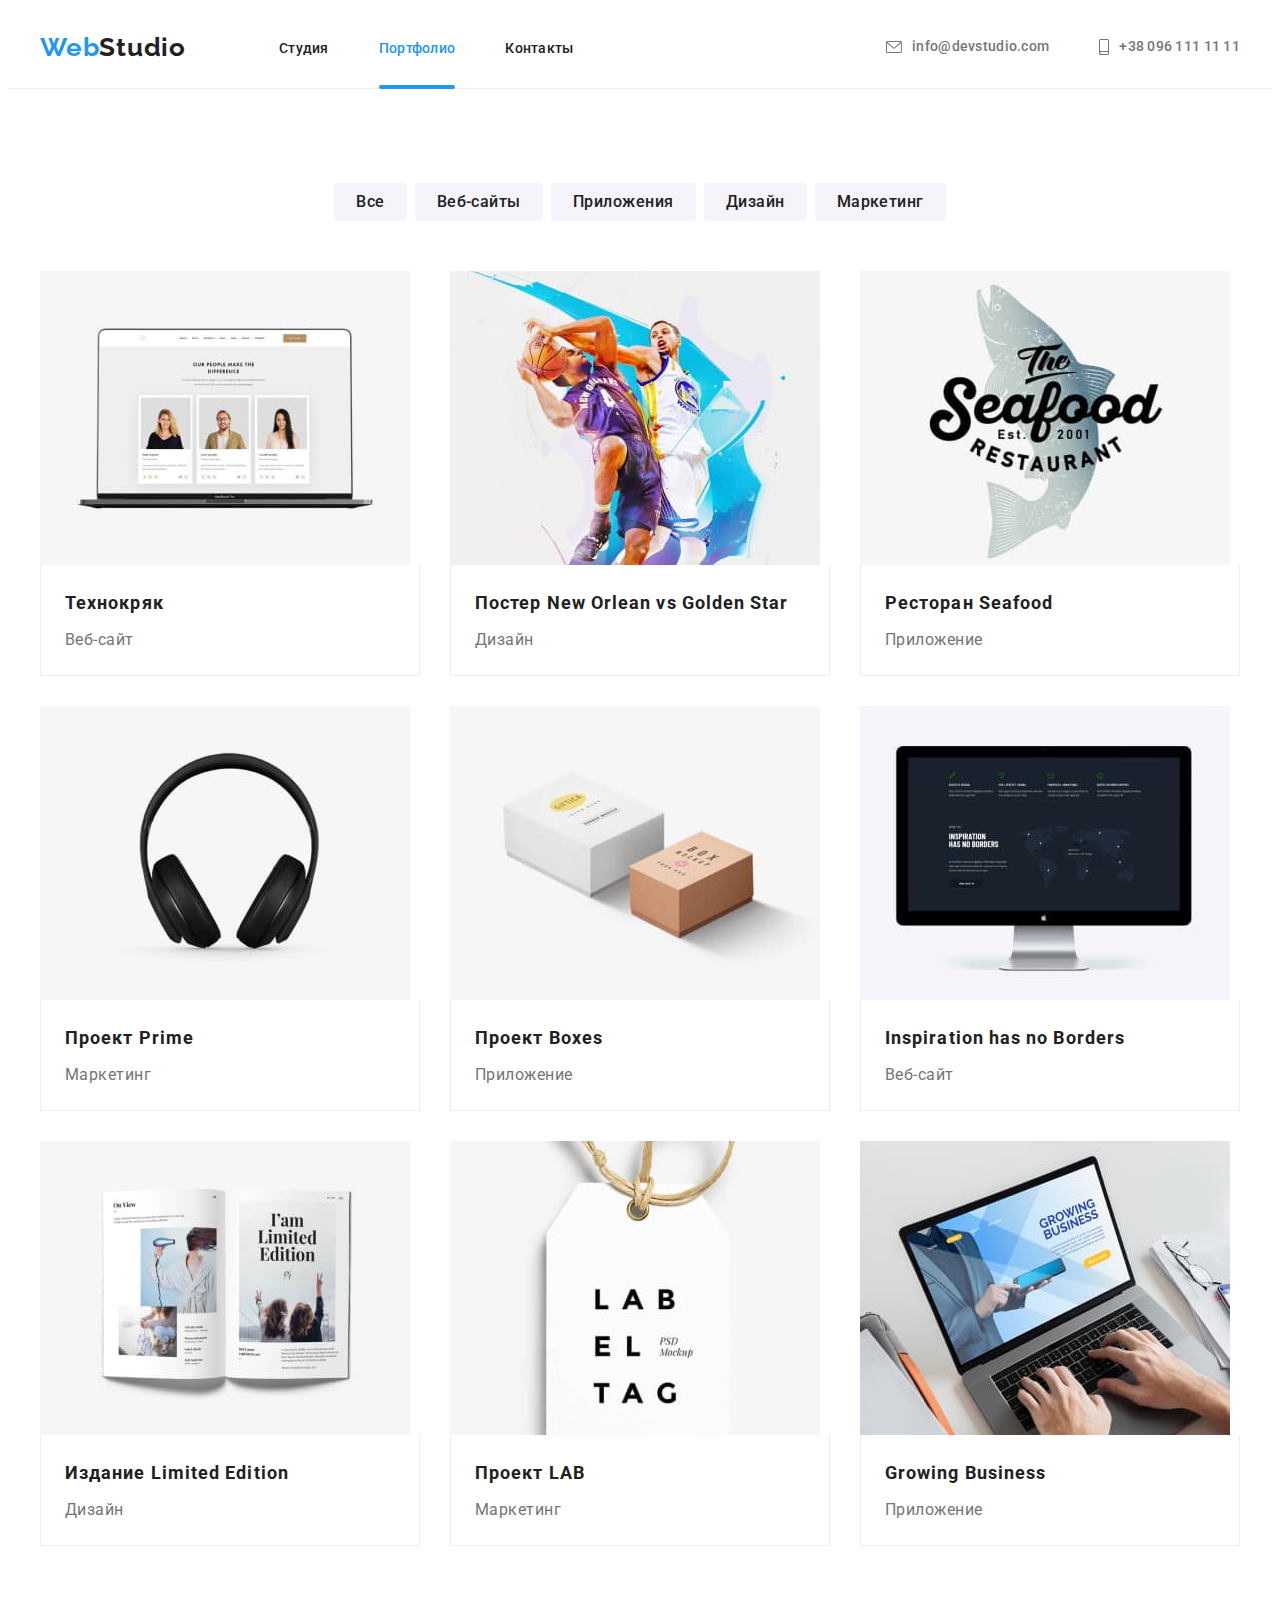
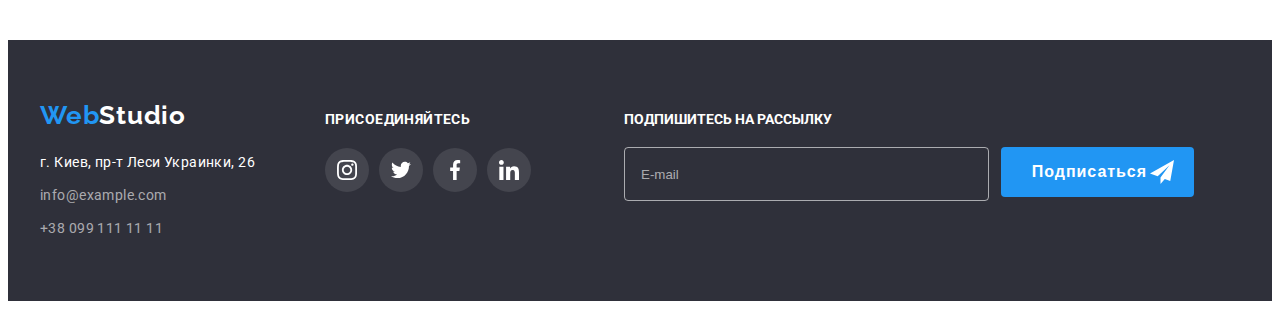
==== commit 8e0112f5: "sass_done" ====
--- a/portfolio.html
+++ b/portfolio.html
@@ -8,13 +8,13 @@
     <link href="https://fonts.googleapis.com/css2?family=Raleway:wght@700&family=Roboto:wght@400;500;700;900&display=swap"
          rel="stylesheet">
     <link rel="stylesheet" href="https://cdnjs.cloudflare.com/ajax/libs/modern-normalize/1.1.0/modern-normalize.min.css" integrity="sha512-wpPYUAdjBVSE4KJnH1VR1HeZfpl1ub8YT/NKx4PuQ5NmX2tKuGu6U/JRp5y+Y8XG2tV+wKQpNHVUX03MfMFn9Q==" crossorigin="anonymous" referrerpolicy="no-referrer" />
-   <!-- <link rel="stylesheet" href="./css/styles.css" /> -->
+   
     <link rel="stylesheet" href="./css/main.css" /> 
 </head>
 
 <body class="start-page">
 
-    <header class="portfolio">
+    <header class="header">
         <div class="container">
             <a href="" class="logo header-logo link">Web<span class="logo__style logo--black link">Studio</span></a>
 
@@ -193,7 +193,7 @@
 
     </main>  
     
-    <footer class="footer">
+    <footer class="footer footer-section">
         <div class="container footer__container">
             <div class="footer__address">
                 <a href="" class="logo footer-logo link">Web<span class="logo__style logo--white link">Studio</span></a> 
--- a/css/main.css
+++ b/css/main.css
@@ -637,6 +637,117 @@
   top: 50%;
   transform: translateY(-50%);
   margin-left: 10px;
+}
+
+.filter {
+  padding-top: 94px;
+  padding-bottom: 94px;
+  /*background-color: var(--primary-bc-color); */
+}
+
+.btn {
+  display: flex;
+  margin-bottom: 50px;
+  justify-content: center;
+}
+
+.btn__item:not(:last-child) {
+  margin-right: 8px;
+}
+
+.btn__list {
+  display: block;
+  padding: 6px 22px;
+  border: none;
+  border-radius: 4px;
+  font-family: inherit;
+  font-weight: 500;
+  font-size: 16px;
+  line-height: 1.62;
+  text-align: center;
+  letter-spacing: 0.03em;
+  background-color: var(--team-bc-color);
+  color: var(--primary-text-color);
+  cursor: pointer;
+  transition: color 250ms var(--timing-function), background-color 250ms var(--timing-function), box-shadow 250ms var(--timing-function);
+}
+
+.btn__list:hover,
+.btn__list:focus {
+  box-shadow: 0px 2px 2px 0px rgba(0, 0, 0, 0.1215686275), 0px 1px 2px 0px rgba(0, 0, 0, 0.0784313725), 0px 3px 1px 0px rgba(0, 0, 0, 0.1019607843);
+  background-color: var(--accent-color);
+  color: var(--white-bc-color);
+}
+
+.btn__list.current {
+  background-color: var(--accent-color);
+}
+
+.filter__list {
+  display: flex;
+  flex-wrap: wrap;
+  margin-left: -30px;
+  margin-bottom: -30px;
+}
+
+.filter__item {
+  width: calc(33.3333333333% - 30px);
+  margin-left: 30px;
+  margin-bottom: 30px;
+  transition: box-shadow 250ms var(--timing-function);
+}
+
+.filter__item:hover,
+.filter__item:focus {
+  box-shadow: 1px 4px 6px 0px rgba(0, 0, 0, 0.1607843137), 0px 4px 4px 0px rgba(0, 0, 0, 0.0588235294), 0px 1px 1px 0px rgba(0, 0, 0, 0.1215686275);
+}
+
+.filter__item:hover .filter__text {
+  transform: translateY(0%);
+}
+
+.filter__wrap {
+  position: relative;
+  overflow: hidden;
+}
+
+.filter__text {
+  position: absolute;
+  top: 0;
+  overflow: auto;
+  font-weight: 400;
+  font-size: 18px;
+  line-height: 1.56;
+  padding: 63px 24px;
+  transform: translateY(100%);
+  color: var(--white-bc-color);
+  background-color: rgba(33, 150, 243, 0.8980392157);
+  transition: transform 250ms var(--timing-function);
+}
+
+.filter__box {
+  padding: 20px 24px;
+  border-right: 1px solid #eeeeee;
+  border-bottom: 1px solid #eeeeee;
+  border-left: 1px solid #eeeeee;
+}
+
+.filter__name {
+  margin-bottom: 4px;
+  font-size: 18px;
+  line-height: 2;
+  letter-spacing: 0.06em;
+  text-align: left;
+  color: var(--primary-text-color);
+}
+
+.filter__place {
+  font-weight: 400;
+  font-size: 16px;
+  line-height: 1.88;
+  letter-spacing: 0.03em;
+  text-align: left;
+  color: var(--secondary-text-color);
 }
 
 .backdrop {
